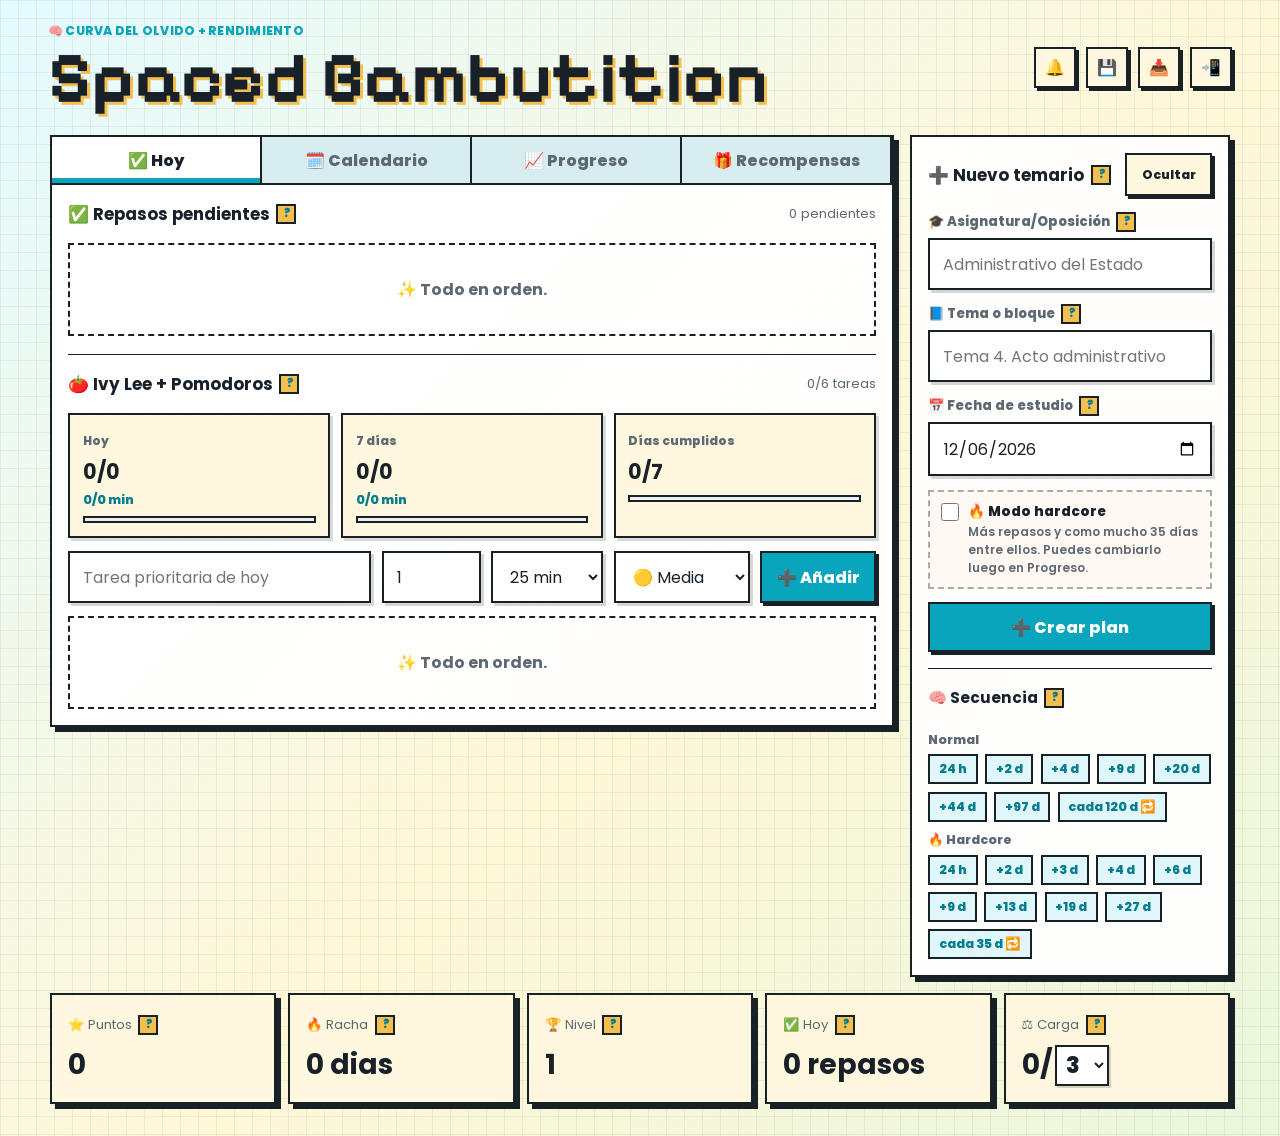
==== index.html @ e7871d4d "Nuevo motor de repasos (SM-2 adaptado), modo hardcore, carga elegible y tipografia Poppins - Repasos" ====
<!doctype html>
<html lang="es">
  <head>
    <meta charset="utf-8" />
    <meta name="viewport" content="width=device-width, initial-scale=1" />
    <meta name="theme-color" content="#09A5BC" />
    <meta name="apple-mobile-web-app-capable" content="yes" />
    <meta name="apple-mobile-web-app-title" content="Spaced Bambutition" />
    <meta name="apple-mobile-web-app-status-bar-style" content="default" />
    <title>Spaced Bambutition</title>
    <link rel="manifest" href="app.webmanifest" />
    <link rel="apple-touch-icon" href="icons/icon-192.png" />
    <link rel="icon" href="icons/icon.svg" type="image/svg+xml" />
    <link rel="preconnect" href="https://fonts.googleapis.com" />
    <link rel="preconnect" href="https://fonts.gstatic.com" crossorigin />
    <link href="https://fonts.googleapis.com/css2?family=Pixelify+Sans:wght@400;500;600;700&family=Poppins:wght@400;600;700;800;900&display=swap" rel="stylesheet" />
    <link rel="stylesheet" href="styles.css" />
  </head>
  <body>
    <header class="topbar">
      <div>
        <p class="eyebrow">🧠 Curva del olvido + rendimiento</p>
        <h1>Spaced Bambutition</h1>
      </div>
      <div class="top-actions">
        <button class="icon-btn" id="notifyBtn" title="Activar notificaciones" aria-label="Activar notificaciones">
          <span aria-hidden="true">🔔</span>
        </button>
        <button class="icon-btn" id="exportBtn" title="Exportar copia de seguridad" aria-label="Exportar copia de seguridad" type="button">
          <span aria-hidden="true">💾</span>
        </button>
        <button class="icon-btn" id="importBtn" title="Importar copia de seguridad" aria-label="Importar copia de seguridad" type="button">
          <span aria-hidden="true">📥</span>
        </button>
        <input id="importFileInput" type="file" accept="application/json,.json" hidden />
        <span class="install-wrap" id="installWrap">
          <button class="icon-btn" id="installBtn" title="Cómo instalar la app" aria-label="Cómo instalar la app" aria-expanded="false" aria-controls="installHelp" type="button">
            <span aria-hidden="true">📲</span>
          </button>
          <span class="install-popover" id="installHelp" role="tooltip" hidden>
            <strong>Instalar la app</strong>
            <span id="installDeviceText">Abre esta app desde el navegador del dispositivo y añádela a la pantalla de inicio.</span>
            <button class="primary install-now" id="installNowBtn" type="button" hidden>Instalar ahora</button>
          </span>
        </span>
      </div>
    </header>

    <main class="app-shell">
      <section class="workspace">
        <section class="main-panel">
          <nav class="tabs" aria-label="Vistas">
            <button class="tab active" data-view="today">✅ Hoy</button>
            <button class="tab" data-view="calendar">🗓️ Calendario</button>
            <button class="tab" data-view="progress">📈 Progreso</button>
            <button class="tab" data-view="rewards">🎁 Recompensas</button>
          </nav>

          <div id="todayView" class="view active">
            <div class="section-title">
              <h2 class="label-row">
                ✅ Repasos pendientes
                <span class="help-wrap">
                  <button class="help-btn" type="button" aria-label="Ayuda: repasos pendientes">?</button>
                  <span class="help-popover" role="tooltip">Es lo que toca resolver hoy. Si algo está atrasado, aparece aquí hasta que se evalúe o se salte.</span>
                </span>
              </h2>
              <span id="dueCount" class="muted">0 pendientes</span>
            </div>
            <div id="dueList" class="review-list"></div>

            <section class="ivy-section" aria-labelledby="ivyTitle">
              <div class="section-title">
                <h2 id="ivyTitle" class="label-row">
                  🍅 Ivy Lee + Pomodoros
                  <span class="help-wrap">
                    <button class="help-btn" type="button" aria-label="Ayuda: Ivy Lee">?</button>
                    <span class="help-popover" role="tooltip">Planifica hasta 6 tareas clave para hoy, asigna pomodoros y marca las completadas para sumar puntos.</span>
                  </span>
                </h2>
                <span id="ivyCount" class="muted">0/6 tareas</span>
              </div>
              <div id="ivyStats" class="ivy-stats" aria-label="Estadísticas de pomodoros"></div>
              <form id="ivyForm" class="ivy-form">
                <input id="ivyTaskInput" required maxlength="90" placeholder="Tarea prioritaria de hoy" />
                <input id="ivyPomodoroInput" required type="number" min="1" max="8" value="1" aria-label="Pomodoros" />
                <select id="ivyDurationInput" aria-label="Minutos por pomodoro">
                  <option value="25" selected>25 min</option>
                  <option value="30">30 min</option>
                  <option value="35">35 min</option>
                  <option value="50">50 min</option>
                </select>
                <select id="ivyDifficultyInput" aria-label="Dificultad">
                  <option value="green">🟢 Fácil</option>
                  <option value="yellow" selected>🟡 Media</option>
                  <option value="red">🔴 Difícil</option>
                </select>
                <button class="primary" type="submit">➕ Añadir</button>
              </form>
              <div id="ivyList" class="ivy-list"></div>
            </section>
          </div>

          <div id="calendarView" class="view">
            <div class="section-title">
              <h2>🗓️ Próximos repasos</h2>
              <span class="muted label-row">
                30 dias
                <span class="help-wrap">
                  <button class="help-btn" type="button" aria-label="Ayuda: calendario">?</button>
                  <span class="help-popover" role="tooltip">Muestra los repasos pendientes de los próximos 30 días y si han sido adaptados.</span>
                </span>
              </span>
            </div>
            <div id="calendarList" class="calendar-list"></div>
          </div>

          <div id="progressView" class="view">
            <div class="section-title">
              <h2>📈 Rendimiento</h2>
              <span class="muted label-row">
                <span id="averageScore">Sin notas</span>
                <span class="help-wrap">
                  <button class="help-btn" type="button" aria-label="Ayuda: rendimiento">?</button>
                  <span class="help-popover" role="tooltip">Resume nota media, dominio y factor de memoria de cada temario.</span>
                </span>
              </span>
            </div>
            <div id="progressList" class="progress-grid"></div>
          </div>

          <div id="rewardsView" class="view">
            <div class="section-title">
              <h2>🎁 Recompensas</h2>
              <span class="muted label-row">
                <span id="rewardPoints">0 puntos</span>
                <span class="help-wrap">
                  <button class="help-btn" type="button" aria-label="Ayuda: recompensas">?</button>
                  <span class="help-popover" role="tooltip">Son premios que el alumno define y canjea con los puntos conseguidos.</span>
                </span>
              </span>
            </div>
            <form id="rewardForm" class="reward-form">
              <input id="rewardName" required placeholder="Ir al cine" />
              <input id="rewardCost" required type="number" min="10" step="5" value="100" />
              <button class="primary" type="submit">➕ Añadir</button>
            </form>
            <div id="rewardList" class="reward-list"></div>
          </div>
        </section>

        <aside class="panel topic-panel" id="topicPanel">
          <div class="panel-head">
            <div class="panel-title-row">
              <h2>➕ Nuevo temario</h2>
              <span class="help-wrap">
                <button class="help-btn" type="button" aria-label="Ayuda: nuevo temario">?</button>
                <span class="help-popover" role="tooltip">Crea un plan de repasos desde la fecha en la que se estudió ese tema.</span>
              </span>
            </div>
            <button class="ghost panel-toggle" id="topicPanelToggle" type="button" aria-controls="topicPanelBody" aria-expanded="true">Ocultar</button>
          </div>
          <div id="topicPanelBody" class="topic-panel-body">
            <form id="topicForm" class="stack">
              <div class="field-group">
                <div class="field-label-row">
                  <label class="field-label" for="subjectInput">🎓 Asignatura/Oposición</label>
                  <span class="help-wrap">
                    <button class="help-btn" type="button" aria-label="Ayuda: asignatura u oposición">?</button>
                    <span class="help-popover" role="tooltip">Puedes poner una asignatura, una oposición o un bloque general de estudio.</span>
                  </span>
                </div>
                <input id="subjectInput" name="subject" list="subjectOptions" required placeholder="Administrativo del Estado" />
                <datalist id="subjectOptions"></datalist>
              </div>
              <div class="field-group">
                <div class="field-label-row">
                  <label class="field-label" for="topicInput">📘 Tema o bloque</label>
                  <span class="help-wrap">
                    <button class="help-btn" type="button" aria-label="Ayuda: tema o bloque">?</button>
                    <span class="help-popover" role="tooltip">Es la unidad concreta que quieres meter en la curva de repasos.</span>
                  </span>
                </div>
                <input id="topicInput" name="topic" required placeholder="Tema 4. Acto administrativo" />
              </div>
              <div class="field-group">
                <div class="field-label-row">
                  <label class="field-label" for="dateInput">📅 Fecha de estudio</label>
                  <span class="help-wrap">
                    <button class="help-btn" type="button" aria-label="Ayuda: fecha de estudio">?</button>
                    <span class="help-popover" role="tooltip">La app programa el primer repaso 24 horas después de esta fecha.</span>
                  </span>
                </div>
                <input id="dateInput" name="firstDate" type="date" required />
              </div>
              <label class="hardcore-toggle form-toggle">
                <input id="hardcoreInput" name="hardcore" type="checkbox" />
                <span>🔥 Modo hardcore <small>Más repasos y como mucho 35 días entre ellos. Puedes cambiarlo luego en Progreso.</small></span>
              </label>
              <button class="primary" type="submit">➕ Crear plan</button>
            </form>

            <div class="curve-box">
              <h3 class="label-row">
                🧠 Secuencia
                <span class="help-wrap">
                  <button class="help-btn" type="button" aria-label="Ayuda: secuencia">?</button>
                  <span class="help-popover" role="tooltip">Ejemplo sacando siempre un 7. Cada nota alarga o acorta el siguiente intervalo: con 9 o más se separa más, por debajo de 5 se vuelve a repasar al día siguiente. El último intervalo se repite siempre para no olvidar.</span>
                </span>
              </h3>
              <p class="curve-label">Normal</p>
              <div class="chips" id="curveChips"></div>
              <p class="curve-label">🔥 Hardcore</p>
              <div class="chips" id="curveChipsHardcore"></div>
            </div>
          </div>
        </aside>
      </section>

      <section class="summary-band" aria-label="Resumen">
        <div class="stat">
          <span class="stat-label label-row">
            ⭐ Puntos
            <span class="help-wrap">
              <button class="help-btn" type="button" aria-label="Ayuda: puntos">?</button>
              <span class="help-popover" role="tooltip">Suben al completar repasos y pueden bajar si se saltan. Sirven para canjear recompensas.</span>
            </span>
          </span>
          <strong id="pointsStat">0</strong>
        </div>
        <div class="stat">
          <span class="stat-label label-row">
            🔥 Racha
            <span class="help-wrap">
              <button class="help-btn" type="button" aria-label="Ayuda: racha">?</button>
              <span class="help-popover" role="tooltip">Cuenta los días seguidos en los que se completa al menos un repaso. Si pasa un día entero sin repasar, vuelve a 0.</span>
            </span>
          </span>
          <strong id="streakStat">0 dias</strong>
        </div>
        <div class="stat">
          <span class="stat-label label-row">
            🏆 Nivel
            <span class="help-wrap">
              <button class="help-btn" type="button" aria-label="Ayuda: nivel">?</button>
              <span class="help-popover" role="tooltip">Sube cada 250 puntos para dar sensación de progreso acumulado.</span>
            </span>
          </span>
          <strong id="levelStat">1</strong>
        </div>
        <div class="stat">
          <span class="stat-label label-row">
            ✅ Hoy
            <span class="help-wrap">
              <button class="help-btn" type="button" aria-label="Ayuda: hoy">?</button>
              <span class="help-popover" role="tooltip">Número de repasos que toca resolver hoy o que están atrasados.</span>
            </span>
          </span>
          <strong id="todayStat">0 repasos</strong>
        </div>
        <div class="stat">
          <span class="stat-label label-row">
            ⚖️ Carga
            <span class="help-wrap">
              <button class="help-btn" type="button" aria-label="Ayuda: carga">?</button>
              <span class="help-popover" role="tooltip">Repasos programados hoy sobre tu máximo diario. Elige de 1 a 5 (recomendado: 3). La app reparte los repasos futuros moviéndolos solo unos días para no romper la curva, así que algún día puede pasarse un poco.</span>
            </span>
          </span>
          <strong class="load-value"><span id="loadStat">0/</span><select id="dailyLimitSelect" aria-label="Máximo de repasos al día"></select></strong>
        </div>
      </section>
    </main>

    <dialog id="reviewDialog">
      <form method="dialog" id="reviewForm" class="dialog-body">
        <div>
          <p class="eyebrow" id="reviewSubject">Repaso</p>
          <h2 id="reviewTitle">Tema</h2>
        </div>
        <label>
          Nota del repaso
          <input id="scoreInput" type="range" min="0" max="10" step="0.5" value="7" />
          <output id="scoreOutput">7</output>
        </label>
        <label>
          Comentario opcional
          <textarea id="noteInput" rows="3" placeholder="Qué ha fallado, qué conviene reforzar..."></textarea>
        </label>
        <div class="dialog-actions">
          <button type="button" class="ghost" id="closeReview">Cancelar</button>
          <button class="primary" value="confirm">Guardar repaso</button>
        </div>
      </form>
    </dialog>

    <template id="emptyStateTemplate">
      <div class="empty-state">
        <strong>✨ Todo en orden.</strong>
      </div>
    </template>

    <script src="app.js"></script>
  </body>
</html>
---- styles.css ----
:root {
  --ink: #18212a;
  --muted: #5d6872;
  --line: #172126;
  --paper: #f4f0d8;
  --panel: #ffffff;
  --mint: #dff7fa;
  --brand: #09A5BC;
  --brand-dark: #067d8e;
  --teal: #09A5BC;
  --coral: #d95f43;
  --gold: #f4bf4f;
  --blue: #4267ac;
  --shadow: 5px 5px 0 #172126;
  --pixel-soft: #fff8df;
  --pixel-grid: rgba(23, 33, 38, 0.06);
}

* {
  box-sizing: border-box;
}

html {
  width: 100%;
  overflow-x: hidden;
}

body {
  margin: 0;
  width: 100%;
  overflow-x: hidden;
  min-height: 100vh;
  color: var(--ink);
  background:
    linear-gradient(90deg, var(--pixel-grid) 1px, transparent 1px),
    linear-gradient(var(--pixel-grid) 1px, transparent 1px),
    linear-gradient(135deg, #e4fbff 0%, #fff7d8 54%, #eaf7dd 100%);
  background-size: 18px 18px, 18px 18px, auto;
  font-family: Poppins, ui-sans-serif, system-ui, -apple-system, BlinkMacSystemFont, "Segoe UI", sans-serif;
  image-rendering: pixelated;
}

button,
input,
textarea,
select {
  font: inherit;
}

button {
  cursor: pointer;
}

.topbar {
  display: flex;
  align-items: center;
  justify-content: space-between;
  gap: 1rem;
  padding: 1.4rem clamp(1rem, 4vw, 3rem);
}

.topbar > div:first-child,
.app-shell,
.workspace,
.panel,
.main-panel,
.view,
.review-card,
.ivy-card,
.calendar-row,
.reward-card,
.topic-card,
.stat {
  min-width: 0;
}

.eyebrow {
  margin: 0 0 0.25rem;
  color: var(--teal);
  font-size: 0.76rem;
  font-weight: 800;
  letter-spacing: 0.02em;
  text-transform: uppercase;
}

h1,
h2,
h3,
p {
  margin-top: 0;
}

h1 {
  margin-bottom: 0;
  font-family: "Pixelify Sans", Poppins, ui-sans-serif, system-ui, sans-serif;
  font-size: clamp(2rem, 7vw, 4.5rem);
  line-height: 0.95;
  overflow-wrap: anywhere;
  text-shadow: 3px 3px 0 var(--gold);
}

h2 {
  margin-bottom: 0;
  font-size: 1.05rem;
}

h3 {
  margin-bottom: 0.75rem;
  font-size: 0.95rem;
}

.top-actions {
  display: flex;
  flex: 0 0 auto;
  flex-wrap: wrap;
  gap: 0.65rem;
  justify-content: flex-end;
}

.install-wrap {
  position: relative;
  display: inline-flex;
}

.icon-btn {
  display: grid;
  width: 2.6rem;
  height: 2.6rem;
  place-items: center;
  border: 2px solid var(--line);
  border-radius: 0;
  color: var(--ink);
  background: var(--pixel-soft);
  box-shadow: 3px 3px 0 var(--line);
}

.install-popover {
  position: absolute;
  z-index: 40;
  top: calc(100% + 0.55rem);
  right: 0;
  display: grid;
  width: min(20rem, calc(100vw - 2rem));
  gap: 0.55rem;
  padding: 0.8rem;
  border: 2px solid var(--line);
  border-radius: 0;
  color: var(--ink);
  background: #fff;
  box-shadow: 5px 5px 0 var(--line);
  font-size: 0.82rem;
  line-height: 1.35;
}

.install-popover[hidden],
.install-now[hidden] {
  display: none;
}

.install-popover strong {
  font-size: 0.92rem;
}

.install-now {
  width: 100%;
}

.app-shell {
  width: min(1180px, calc(100% - 2rem));
  margin: 0 auto 2rem;
}

.summary-band {
  display: grid;
  grid-template-columns: repeat(5, minmax(0, 1fr));
  gap: 0.75rem;
  margin-top: 1rem;
}

.stat {
  min-height: 6.25rem;
  padding: 1rem;
  border: 2px solid var(--line);
  border-radius: 0;
  background: rgba(255, 248, 223, 0.92);
  box-shadow: var(--shadow);
}

.stat-label,
.muted {
  color: var(--muted);
  font-size: 0.82rem;
}

.stat strong {
  display: block;
  margin-top: 0.5rem;
  font-size: 1.75rem;
}

.workspace {
  display: grid;
  grid-template-columns: minmax(0, 1fr) 320px;
  gap: 1rem;
  align-items: start;
}

.panel,
.main-panel {
  border: 2px solid var(--line);
  border-radius: 0;
  background: rgba(255, 255, 255, 0.94);
  box-shadow: var(--shadow);
}

.panel {
  padding: 1rem;
}

.topic-panel.is-collapsed {
  align-self: start;
}

.panel-title-row {
  display: inline-flex;
  min-width: 0;
  align-items: center;
  gap: 0.45rem;
}

.panel-toggle {
  min-height: 2.15rem;
  padding: 0.4rem 0.7rem;
  font-size: 0.78rem;
}

.topic-panel-body[hidden] {
  display: none;
}

.panel-head,
.section-title {
  display: flex;
  align-items: center;
  justify-content: space-between;
  gap: 0.75rem;
  margin-bottom: 1rem;
}

.stack,
.field-group {
  display: grid;
  gap: 0.85rem;
}

.field-group {
  gap: 0.4rem;
}

label {
  display: grid;
  gap: 0.4rem;
  color: var(--muted);
  font-size: 0.82rem;
  font-weight: 700;
}

.label-row,
.field-label-row,
.field-label {
  display: inline-flex;
  align-items: center;
  gap: 0.4rem;
}

.field-label-row {
  width: fit-content;
}

.field-label {
  width: fit-content;
  color: var(--muted);
  font-size: 0.82rem;
  font-weight: 800;
}

input,
textarea,
select {
  width: 100%;
  border: 2px solid var(--line);
  border-radius: 0;
  padding: 0.72rem 0.8rem;
  color: var(--ink);
  background: #fff;
  box-shadow: 3px 3px 0 rgba(23, 33, 38, 0.18);
}

textarea {
  resize: vertical;
}

.primary,
.ghost,
.tab {
  min-height: 2.65rem;
  border: 2px solid var(--line);
  border-radius: 0;
  padding: 0.65rem 0.9rem;
  font-weight: 800;
  box-shadow: 3px 3px 0 var(--line);
}

.primary {
  color: #fff;
  background: var(--brand);
}

.primary:hover {
  background: var(--brand-dark);
}

.ghost {
  color: var(--ink);
  background: var(--pixel-soft);
}

.primary:active,
.ghost:active,
.tab:active,
.icon-btn:active {
  transform: translate(2px, 2px);
  box-shadow: 1px 1px 0 var(--line);
}

.danger {
  color: var(--coral);
}

.help-wrap {
  position: relative;
  display: inline-flex;
  align-items: center;
}

.help-btn {
  display: inline-grid;
  width: 1.25rem;
  height: 1.25rem;
  place-items: center;
  border: 2px solid var(--line);
  border-radius: 0;
  color: var(--brand-dark);
  background: var(--gold);
  font-size: 0.72rem;
  font-weight: 900;
  line-height: 1;
}

.help-popover {
  position: absolute;
  z-index: 20;
  top: calc(100% + 0.45rem);
  left: 0;
  display: none;
  width: min(15rem, 72vw);
  padding: 0.65rem 0.7rem;
  border: 2px solid var(--line);
  border-radius: 0;
  color: var(--ink);
  background: #fff;
  box-shadow: 4px 4px 0 var(--line);
  font-size: 0.76rem;
  font-weight: 600;
  line-height: 1.35;
}

.help-wrap.is-open .help-popover {
  display: block;
}

@media (hover: hover) and (pointer: fine) {
  .help-wrap:hover .help-popover {
    display: block;
  }
}

.summary-band .help-popover {
  top: auto;
  right: 0;
  bottom: calc(100% + 0.45rem);
  left: auto;
}

.panel-head .help-popover,
.section-title .muted .help-popover {
  right: 0;
  left: auto;
}

.curve-box {
  margin-top: 1rem;
  padding-top: 1rem;
  border-top: 1px solid var(--line);
}

.chips {
  display: flex;
  flex-wrap: wrap;
  gap: 0.45rem;
}

.chip {
  display: inline-flex;
  align-items: center;
  min-height: 1.8rem;
  padding: 0.25rem 0.55rem;
  border: 2px solid var(--line);
  border-radius: 0;
  color: var(--brand-dark);
  background: var(--mint);
  font-size: 0.78rem;
  font-weight: 800;
}

.main-panel {
  min-height: 32rem;
  overflow: visible;
}

.tabs {
  display: grid;
  grid-template-columns: repeat(4, minmax(0, 1fr));
  max-width: 100%;
  border-bottom: 2px solid var(--line);
  background: #d8edf0;
}

.tab {
  color: var(--muted);
  background: transparent;
  box-shadow: none;
  border-width: 0 2px 0 0;
}

.tab.active {
  color: var(--ink);
  background: #fff;
  box-shadow: inset 0 -5px 0 var(--brand);
}

.view {
  display: none;
  padding: 1rem;
}

.view.active {
  display: block;
}

.review-list,
.ivy-list,
.calendar-list,
.reward-list,
.progress-grid {
  display: grid;
  gap: 0.7rem;
}

.review-card,
.ivy-card,
.calendar-row,
.reward-card,
.topic-card {
  display: grid;
  gap: 0.75rem;
  padding: 0.9rem;
  border: 2px solid var(--line);
  border-radius: 0;
  background: var(--panel);
  box-shadow: 3px 3px 0 rgba(23, 33, 38, 0.16);
}

.review-card {
  grid-template-columns: minmax(0, 1fr) auto;
  align-items: center;
}

.ivy-section {
  margin-top: 1.1rem;
  padding-top: 1rem;
  border-top: 1px solid var(--line);
}

.ivy-form {
  display: grid;
  grid-template-columns: minmax(0, 1fr) 6.2rem 7rem 8.5rem auto;
  gap: 0.65rem;
  margin-bottom: 0.8rem;
}

.ivy-card {
  grid-template-columns: minmax(0, 1fr) auto;
  align-items: center;
  border-left-width: 0.38rem;
}

.ivy-card.completed {
  background: #f6fbf8;
}

.ivy-card.difficulty-green {
  border-left-color: #36a852;
}

.ivy-card.difficulty-yellow {
  border-left-color: #f4bf4f;
}

.ivy-card.difficulty-red {
  border-left-color: var(--coral);
}

.ivy-stats {
  display: grid;
  grid-template-columns: repeat(3, minmax(0, 1fr));
  gap: 0.65rem;
  margin: 0.85rem 0;
}

.ivy-stat-card {
  min-height: 5.1rem;
  padding: 0.8rem;
  border: 2px solid var(--line);
  border-radius: 0;
  background: var(--pixel-soft);
  box-shadow: 3px 3px 0 rgba(23, 33, 38, 0.16);
}

.ivy-stat-card span {
  color: var(--muted);
  font-size: 0.75rem;
  font-weight: 800;
}

.ivy-stat-card strong {
  display: block;
  margin: 0.25rem 0 0.45rem;
  font-size: 1.3rem;
}

.ivy-stat-card small {
  display: block;
  margin: -0.25rem 0 0.45rem;
  color: var(--brand-dark);
  font-size: 0.78rem;
  font-weight: 800;
}

.mini-progress {
  overflow: hidden;
  height: 0.45rem;
  border: 2px solid var(--line);
  border-radius: 0;
  background: #eaf0ef;
}

.mini-progress span {
  display: block;
  height: 100%;
  background: var(--brand);
}

.difficulty-pill {
  display: inline-flex;
  align-items: center;
  margin-right: 0.35rem;
  font-weight: 900;
}

.difficulty-pill.green {
  color: #267c3d;
}

.difficulty-pill.yellow {
  color: #9b6f00;
}

.difficulty-pill.red {
  color: var(--coral);
}

.review-card.overdue {
  border-color: rgba(217, 95, 67, 0.55);
  background: #fff8f5;
}

.card-title {
  margin: 0 0 0.25rem;
  font-weight: 900;
  overflow-wrap: anywhere;
}

.card-meta {
  margin: 0;
  color: var(--muted);
  font-size: 0.85rem;
  overflow-wrap: anywhere;
}

.card-note {
  margin: 0.4rem 0 0;
  color: var(--brand-dark);
  font-size: 0.78rem;
  font-weight: 700;
}

.badge {
  display: inline-flex;
  width: fit-content;
  align-items: center;
  gap: 0.3rem;
  min-height: 1.7rem;
  padding: 0.2rem 0.5rem;
  border: 2px solid var(--line);
  border-radius: 0;
  background: #edf2fb;
  color: var(--blue);
  font-size: 0.75rem;
  font-weight: 900;
}

.badge.brand {
  background: var(--mint);
  color: var(--brand-dark);
}

.badge.warning {
  background: #fff0e9;
  color: var(--coral);
}

.review-actions,
.ivy-actions,
.reward-actions {
  display: flex;
  flex-wrap: wrap;
  gap: 0.55rem;
  align-items: center;
}

.check-action {
  display: inline-flex;
  grid-template-columns: none;
  align-items: center;
  gap: 0.35rem;
  color: var(--ink);
  font-size: 0.85rem;
  font-weight: 800;
}

.check-action input {
  width: 1rem;
  height: 1rem;
}

.reward-actions {
  flex-wrap: wrap;
  justify-content: flex-end;
}

.skip-btn {
  color: var(--coral);
}

button:disabled {
  cursor: not-allowed;
  opacity: 0.52;
}

.calendar-row {
  grid-template-columns: 6.5rem minmax(0, 1fr) auto;
  align-items: center;
}

.date-pill {
  display: grid;
  min-height: 4.2rem;
  place-items: center;
  border: 2px solid var(--line);
  border-radius: 0;
  background: var(--mint);
  color: #0f4f4a;
  font-weight: 900;
  text-align: center;
}

.progress-grid {
  grid-template-columns: repeat(auto-fit, minmax(220px, 1fr));
}

.score-bar {
  height: 0.55rem;
  overflow: hidden;
  border: 2px solid var(--line);
  border-radius: 0;
  background: #edf0ef;
}

.score-fill {
  height: 100%;
  width: 0%;
  background: linear-gradient(90deg, var(--coral), var(--gold), var(--brand));
}

.topic-metrics {
  display: flex;
  flex-wrap: wrap;
  gap: 0.45rem;
  align-items: center;
}

.topic-card-head {
  display: flex;
  align-items: start;
  justify-content: space-between;
  gap: 0.75rem;
}

.delete-topic {
  flex: 0 0 auto;
}

.reward-form {
  display: grid;
  grid-template-columns: minmax(0, 1fr) 8rem auto;
  gap: 0.65rem;
  margin-bottom: 0.9rem;
}

.reward-card {
  grid-template-columns: minmax(0, 1fr) auto;
  align-items: center;
}

.empty-state {
  padding: 2rem;
  border: 2px dashed var(--line);
  border-radius: 0;
  color: var(--muted);
  text-align: center;
}

dialog {
  width: min(480px, calc(100% - 2rem));
  border: 0;
  border: 2px solid var(--line);
  border-radius: 0;
  padding: 0;
  box-shadow: 6px 6px 0 var(--line);
}

dialog::backdrop {
  background: rgba(23, 33, 38, 0.38);
}

.dialog-body {
  display: grid;
  gap: 1rem;
  padding: 1rem;
}

#scoreOutput {
  font-size: 2rem;
  font-weight: 900;
}

.dialog-actions {
  display: flex;
  justify-content: end;
  gap: 0.65rem;
}

@media (max-width: 820px) {
  .topbar {
    display: grid;
    grid-template-columns: minmax(0, 1fr) auto;
    padding: 1rem;
  }

  .app-shell {
    width: calc(100% - 1rem);
    margin-bottom: 1rem;
  }

  .summary-band,
  .workspace {
    grid-template-columns: 1fr;
  }

  .summary-band {
    grid-template-columns: repeat(2, minmax(0, 1fr));
  }

  .ivy-stats {
    grid-template-columns: 1fr;
  }

  .help-popover,
  .summary-band .help-popover,
  .panel-head .help-popover,
  .section-title .muted .help-popover {
    position: fixed;
    top: 50%;
    right: max(1rem, env(safe-area-inset-right));
    bottom: auto;
    left: max(1rem, env(safe-area-inset-left));
    width: auto;
    max-height: min(70vh, 24rem);
    overflow-y: auto;
    transform: translateY(-50%);
    text-align: left;
  }

  .install-popover {
    position: fixed;
    top: 50%;
    right: max(1rem, env(safe-area-inset-right));
    left: max(1rem, env(safe-area-inset-left));
    width: auto;
    max-height: min(70vh, 24rem);
    overflow-y: auto;
    transform: translateY(-50%);
  }

  .tabs {
    display: flex;
    overflow-x: auto;
    overscroll-behavior-x: contain;
    scrollbar-width: thin;
  }

  .tab {
    min-width: 8.5rem;
    flex: 0 0 auto;
  }

  .view {
    padding: 0.8rem;
  }

  .panel,
  .review-card,
  .ivy-card,
  .calendar-row,
  .reward-card,
  .topic-card {
    padding: 0.8rem;
  }

  .review-card,
  .ivy-card,
  .calendar-row,
  .reward-card,
  .topic-card-head,
  .ivy-form,
  .reward-form {
    grid-template-columns: 1fr;
  }

  .reward-actions {
    justify-content: flex-start;
  }

  .topic-card-head {
    display: grid;
  }

  .topbar {
    align-items: start;
  }
}

@media (max-width: 420px) {
  h1 {
    font-size: 1.75rem;
  }

  .topbar {
    grid-template-columns: 1fr;
  }

  .top-actions {
    justify-content: flex-start;
  }

  .summary-band {
    grid-template-columns: 1fr;
  }

  .section-title,
  .panel-head {
    display: grid;
    justify-content: stretch;
  }

  .panel-toggle {
    width: 100%;
  }

  .label-row,
  .field-label-row,
  .field-label {
    flex-wrap: wrap;
  }

  .primary,
  .ghost,
  .tab {
    width: 100%;
  }

  .tabs .tab {
    width: auto;
  }
}

/* Modo hardcore y carga diaria */
.curve-label {
  margin: 0.6rem 0 0.35rem;
  color: var(--muted);
  font-size: 0.78rem;
  font-weight: 800;
}

.hardcore-toggle {
  display: flex;
  align-items: flex-start;
  gap: 0.55rem;
  padding: 0.6rem 0.7rem;
  border: 2px dashed rgba(23, 33, 38, 0.35);
  background: #fff8f3;
  color: var(--ink);
  font-size: 0.85rem;
  font-weight: 800;
  cursor: pointer;
}

.hardcore-toggle input {
  flex: 0 0 auto;
  width: 1.1rem;
  height: 1.1rem;
  margin: 0.1rem 0 0;
  padding: 0;
  box-shadow: none;
  accent-color: var(--coral);
}

.hardcore-toggle small {
  display: block;
  margin-top: 0.1rem;
  color: var(--muted);
  font-size: 0.75rem;
  font-weight: 600;
}

.topic-card.is-hardcore {
  border-color: var(--coral);
  box-shadow: 3px 3px 0 rgba(217, 95, 67, 0.35);
}

.topic-card.is-hardcore .hardcore-toggle {
  border-color: var(--coral);
  border-style: solid;
}

.badge.hardcore {
  background: #fff0e9;
  color: var(--coral);
}

.load-value {
  display: flex !important;
  align-items: center;
  gap: 0.15rem;
}

.load-value select {
  width: auto;
  min-width: 3.4rem;
  padding: 0.1rem 0.3rem;
  font-size: 1.4rem;
  font-weight: 800;
  box-shadow: 2px 2px 0 rgba(23, 33, 38, 0.18);
}
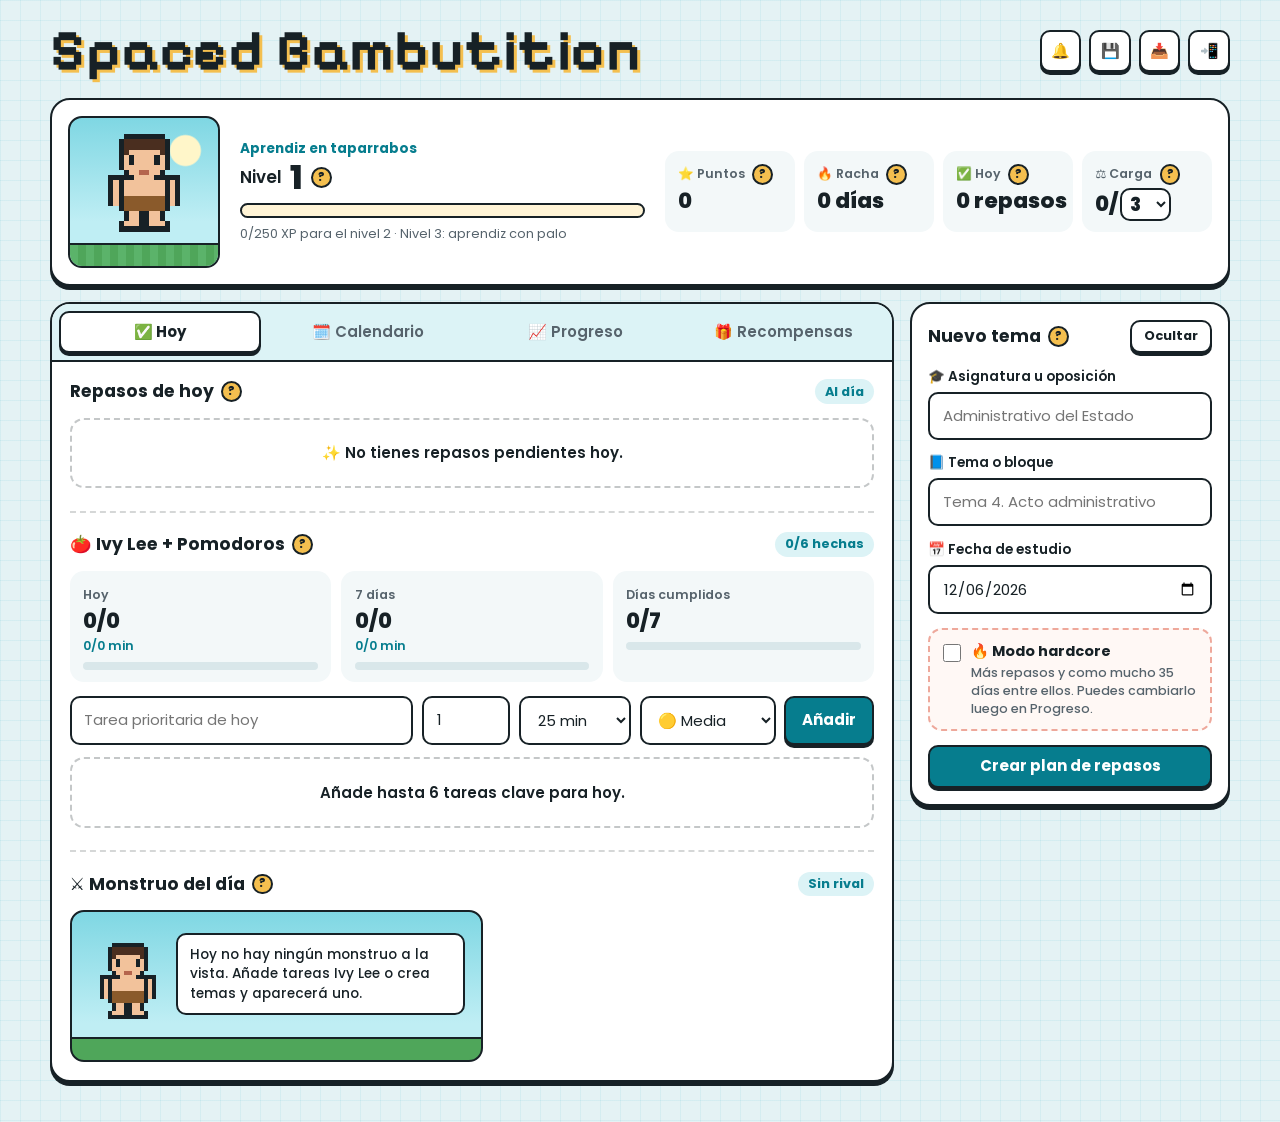
==== commit 8434faa6: "Rediseño: personaje por nivel, monstruo del día, gráficas y notas por tema, calendario con estimados" ====
--- a/index.html
+++ b/index.html
@@ -13,15 +13,12 @@
     <link rel="icon" href="icons/icon.svg" type="image/svg+xml" />
     <link rel="preconnect" href="https://fonts.googleapis.com" />
     <link rel="preconnect" href="https://fonts.gstatic.com" crossorigin />
-    <link href="https://fonts.googleapis.com/css2?family=Pixelify+Sans:wght@400;500;600;700&family=Poppins:wght@400;600;700;800;900&display=swap" rel="stylesheet" />
+    <link href="https://fonts.googleapis.com/css2?family=Pixelify+Sans:wght@600;700&family=Poppins:wght@400;500;600;700;800&display=swap" rel="stylesheet" />
     <link rel="stylesheet" href="styles.css" />
   </head>
   <body>
     <header class="topbar">
-      <div>
-        <p class="eyebrow">🧠 Curva del olvido + rendimiento</p>
-        <h1>Spaced Bambutition</h1>
-      </div>
+      <h1>Spaced Bambutition</h1>
       <div class="top-actions">
         <button class="icon-btn" id="notifyBtn" title="Activar notificaciones" aria-label="Activar notificaciones">
           <span aria-hidden="true">🔔</span>
@@ -47,6 +44,67 @@
     </header>
 
     <main class="app-shell">
+      <section class="hero-card" aria-label="Tu personaje">
+        <div class="hero-stage">
+          <div class="hero-sprite" id="heroSprite"></div>
+          <span class="hero-ground" aria-hidden="true"></span>
+        </div>
+        <div class="hero-info">
+          <p class="hero-class" id="heroClass">Aprendiz en taparrabos</p>
+          <p class="hero-level">
+            Nivel <strong id="levelStat">1</strong>
+            <span class="help-wrap">
+              <button class="help-btn" type="button" aria-label="Ayuda: nivel y personaje">?</button>
+              <span class="help-popover" role="tooltip">Subes de nivel cada 250 puntos de experiencia (XP). La XP es todo lo que has ganado y nunca baja, aunque gastes puntos en recompensas. Cada dos niveles tu personaje consigue equipo nuevo.</span>
+            </span>
+          </p>
+          <div class="xp-bar" aria-hidden="true"><span id="xpFill"></span></div>
+          <p class="hero-next" id="xpText">0 / 250 XP</p>
+        </div>
+        <div class="hero-stats">
+          <div class="stat">
+            <span class="stat-label label-row">
+              ⭐ Puntos
+              <span class="help-wrap">
+                <button class="help-btn" type="button" aria-label="Ayuda: puntos">?</button>
+                <span class="help-popover" role="tooltip">Suben al completar repasos, tareas y monstruos, y bajan si saltas repasos. Se gastan en recompensas.</span>
+              </span>
+            </span>
+            <strong id="pointsStat">0</strong>
+          </div>
+          <div class="stat">
+            <span class="stat-label label-row">
+              🔥 Racha
+              <span class="help-wrap">
+                <button class="help-btn" type="button" aria-label="Ayuda: racha">?</button>
+                <span class="help-popover" role="tooltip">Días seguidos completando al menos un repaso. Si pasa un día entero sin repasar, vuelve a 0.</span>
+              </span>
+            </span>
+            <strong id="streakStat">0 días</strong>
+          </div>
+          <div class="stat">
+            <span class="stat-label label-row">
+              ✅ Hoy
+              <span class="help-wrap">
+                <button class="help-btn" type="button" aria-label="Ayuda: hoy">?</button>
+                <span class="help-popover" role="tooltip">Repasos que toca resolver hoy o que están atrasados.</span>
+              </span>
+            </span>
+            <strong id="todayStat">0 repasos</strong>
+          </div>
+          <div class="stat">
+            <span class="stat-label label-row">
+              ⚖️ Carga
+              <span class="help-wrap">
+                <button class="help-btn" type="button" aria-label="Ayuda: carga">?</button>
+                <span class="help-popover" role="tooltip">Repasos programados hoy sobre tu máximo diario. Elige de 1 a 5 (recomendado: 3). La app reparte los repasos futuros moviéndolos solo unos días para no romper la curva, así que algún día puede pasarse un poco.</span>
+              </span>
+            </span>
+            <strong class="load-value"><span id="loadStat">0/</span><select id="dailyLimitSelect" aria-label="Máximo de repasos al día"></select></strong>
+          </div>
+        </div>
+      </section>
+
       <section class="workspace">
         <section class="main-panel">
           <nav class="tabs" aria-label="Vistas">
@@ -59,13 +117,13 @@
           <div id="todayView" class="view active">
             <div class="section-title">
               <h2 class="label-row">
-                ✅ Repasos pendientes
+                Repasos de hoy
                 <span class="help-wrap">
-                  <button class="help-btn" type="button" aria-label="Ayuda: repasos pendientes">?</button>
-                  <span class="help-popover" role="tooltip">Es lo que toca resolver hoy. Si algo está atrasado, aparece aquí hasta que se evalúe o se salte.</span>
+                  <button class="help-btn" type="button" aria-label="Ayuda: repasos de hoy">?</button>
+                  <span class="help-popover" role="tooltip">Es lo que toca resolver hoy. Si algo está atrasado, aparece aquí hasta que lo evalúes o lo saltes.</span>
                 </span>
               </h2>
-              <span id="dueCount" class="muted">0 pendientes</span>
+              <span id="dueCount" class="count-pill">0</span>
             </div>
             <div id="dueList" class="review-list"></div>
 
@@ -78,7 +136,7 @@
                     <span class="help-popover" role="tooltip">Planifica hasta 6 tareas clave para hoy, asigna pomodoros y marca las completadas para sumar puntos.</span>
                   </span>
                 </h2>
-                <span id="ivyCount" class="muted">0/6 tareas</span>
+                <span id="ivyCount" class="count-pill">0/6</span>
               </div>
               <div id="ivyStats" class="ivy-stats" aria-label="Estadísticas de pomodoros"></div>
               <form id="ivyForm" class="ivy-form">
@@ -95,55 +153,70 @@
                   <option value="yellow" selected>🟡 Media</option>
                   <option value="red">🔴 Difícil</option>
                 </select>
-                <button class="primary" type="submit">➕ Añadir</button>
+                <button class="primary" type="submit">Añadir</button>
               </form>
               <div id="ivyList" class="ivy-list"></div>
             </section>
+
+            <section class="battle-section" aria-labelledby="battleTitle">
+              <div class="section-title">
+                <h2 id="battleTitle" class="label-row">
+                  ⚔️ Monstruo del día
+                  <span class="help-wrap">
+                    <button class="help-btn" type="button" aria-label="Ayuda: monstruo del día">?</button>
+                    <span class="help-popover" role="tooltip">Cada día aparece un monstruo. Es más fuerte cuantos más repasos, tareas y temas flojos tengas. Cada repaso o tarea Ivy Lee que completes hoy es un golpe. Si saltas un repaso, se cura y ese día escapa. Si lo derrotas, ganas puntos extra.</span>
+                  </span>
+                </h2>
+                <span id="battleStatus" class="count-pill">—</span>
+              </div>
+              <div id="battleArena" class="battle-arena"></div>
+            </section>
           </div>
 
           <div id="calendarView" class="view">
             <div class="section-title">
-              <h2>🗓️ Próximos repasos</h2>
-              <span class="muted label-row">
-                30 dias
+              <h2 class="label-row">
+                Próximos 30 días
                 <span class="help-wrap">
                   <button class="help-btn" type="button" aria-label="Ayuda: calendario">?</button>
-                  <span class="help-popover" role="tooltip">Muestra los repasos pendientes de los próximos 30 días y si han sido adaptados.</span>
+                  <span class="help-popover" role="tooltip">Los repasos con borde continuo ya están programados. Los de borde discontinuo son una estimación suponiendo que sacas un 7: se recalculan con la nota real de cada repaso.</span>
                 </span>
-              </span>
+              </h2>
+              <span id="calendarCount" class="count-pill">0</span>
             </div>
             <div id="calendarList" class="calendar-list"></div>
           </div>
 
           <div id="progressView" class="view">
             <div class="section-title">
-              <h2>📈 Rendimiento</h2>
-              <span class="muted label-row">
-                <span id="averageScore">Sin notas</span>
+              <h2 class="label-row">
+                Rendimiento
                 <span class="help-wrap">
                   <button class="help-btn" type="button" aria-label="Ayuda: rendimiento">?</button>
-                  <span class="help-popover" role="tooltip">Resume nota media, dominio y factor de memoria de cada temario.</span>
+                  <span class="help-popover" role="tooltip">Arriba ves tu nota media semana a semana. Toca un tema para ver su evolución y los comentarios que escribiste en cada repaso.</span>
                 </span>
-              </span>
-            </div>
+              </h2>
+              <span id="averageScore" class="count-pill">Sin notas</span>
+            </div>
+            <div id="overallChart" class="chart-card"></div>
             <div id="progressList" class="progress-grid"></div>
           </div>
 
           <div id="rewardsView" class="view">
             <div class="section-title">
-              <h2>🎁 Recompensas</h2>
-              <span class="muted label-row">
-                <span id="rewardPoints">0 puntos</span>
+              <h2 class="label-row">
+                Recompensas
                 <span class="help-wrap">
                   <button class="help-btn" type="button" aria-label="Ayuda: recompensas">?</button>
-                  <span class="help-popover" role="tooltip">Son premios que el alumno define y canjea con los puntos conseguidos.</span>
+                  <span class="help-popover" role="tooltip">Son premios que tú defines y canjeas con los puntos conseguidos.</span>
                 </span>
-              </span>
+              </h2>
+              <span id="rewardPoints" class="count-pill">0 puntos</span>
             </div>
             <form id="rewardForm" class="reward-form">
-              <input id="rewardName" required placeholder="Ir al cine" />
-              <input id="rewardCost" required type="number" min="10" step="5" value="100" />
-              <button class="primary" type="submit">➕ Añadir</button>
+              <input id="rewardName" required placeholder="Ir al cine" aria-label="Recompensa" />
+              <input id="rewardCost" required type="number" min="10" step="5" value="100" aria-label="Coste en puntos" />
+              <button class="primary" type="submit">Añadir</button>
             </form>
             <div id="rewardList" class="reward-list"></div>
           </div>
@@ -152,10 +225,10 @@
         <aside class="panel topic-panel" id="topicPanel">
           <div class="panel-head">
             <div class="panel-title-row">
-              <h2>➕ Nuevo temario</h2>
-              <span class="help-wrap">
-                <button class="help-btn" type="button" aria-label="Ayuda: nuevo temario">?</button>
-                <span class="help-popover" role="tooltip">Crea un plan de repasos desde la fecha en la que se estudió ese tema.</span>
+              <h2>Nuevo tema</h2>
+              <span class="help-wrap">
+                <button class="help-btn" type="button" aria-label="Ayuda: nuevo tema">?</button>
+                <span class="help-popover" role="tooltip">Crea el plan de repasos de un tema desde el día en que lo estudiaste. El primer repaso toca a las 24 horas; después la app alarga o acorta cada repaso según tu nota.</span>
               </span>
             </div>
             <button class="ghost panel-toggle" id="topicPanelToggle" type="button" aria-controls="topicPanelBody" aria-expanded="true">Ocultar</button>
@@ -163,134 +236,65 @@
           <div id="topicPanelBody" class="topic-panel-body">
             <form id="topicForm" class="stack">
               <div class="field-group">
-                <div class="field-label-row">
-                  <label class="field-label" for="subjectInput">🎓 Asignatura/Oposición</label>
-                  <span class="help-wrap">
-                    <button class="help-btn" type="button" aria-label="Ayuda: asignatura u oposición">?</button>
-                    <span class="help-popover" role="tooltip">Puedes poner una asignatura, una oposición o un bloque general de estudio.</span>
-                  </span>
-                </div>
+                <label class="field-label" for="subjectInput">🎓 Asignatura u oposición</label>
                 <input id="subjectInput" name="subject" list="subjectOptions" required placeholder="Administrativo del Estado" />
                 <datalist id="subjectOptions"></datalist>
               </div>
               <div class="field-group">
-                <div class="field-label-row">
-                  <label class="field-label" for="topicInput">📘 Tema o bloque</label>
-                  <span class="help-wrap">
-                    <button class="help-btn" type="button" aria-label="Ayuda: tema o bloque">?</button>
-                    <span class="help-popover" role="tooltip">Es la unidad concreta que quieres meter en la curva de repasos.</span>
-                  </span>
-                </div>
+                <label class="field-label" for="topicInput">📘 Tema o bloque</label>
                 <input id="topicInput" name="topic" required placeholder="Tema 4. Acto administrativo" />
               </div>
               <div class="field-group">
-                <div class="field-label-row">
-                  <label class="field-label" for="dateInput">📅 Fecha de estudio</label>
-                  <span class="help-wrap">
-                    <button class="help-btn" type="button" aria-label="Ayuda: fecha de estudio">?</button>
-                    <span class="help-popover" role="tooltip">La app programa el primer repaso 24 horas después de esta fecha.</span>
-                  </span>
-                </div>
+                <label class="field-label" for="dateInput">📅 Fecha de estudio</label>
                 <input id="dateInput" name="firstDate" type="date" required />
               </div>
               <label class="hardcore-toggle form-toggle">
                 <input id="hardcoreInput" name="hardcore" type="checkbox" />
                 <span>🔥 Modo hardcore <small>Más repasos y como mucho 35 días entre ellos. Puedes cambiarlo luego en Progreso.</small></span>
               </label>
-              <button class="primary" type="submit">➕ Crear plan</button>
+              <button class="primary" type="submit">Crear plan de repasos</button>
             </form>
-
-            <div class="curve-box">
-              <h3 class="label-row">
-                🧠 Secuencia
-                <span class="help-wrap">
-                  <button class="help-btn" type="button" aria-label="Ayuda: secuencia">?</button>
-                  <span class="help-popover" role="tooltip">Ejemplo sacando siempre un 7. Cada nota alarga o acorta el siguiente intervalo: con 9 o más se separa más, por debajo de 5 se vuelve a repasar al día siguiente. El último intervalo se repite siempre para no olvidar.</span>
-                </span>
-              </h3>
-              <p class="curve-label">Normal</p>
-              <div class="chips" id="curveChips"></div>
-              <p class="curve-label">🔥 Hardcore</p>
-              <div class="chips" id="curveChipsHardcore"></div>
-            </div>
           </div>
         </aside>
-      </section>
-
-      <section class="summary-band" aria-label="Resumen">
-        <div class="stat">
-          <span class="stat-label label-row">
-            ⭐ Puntos
-            <span class="help-wrap">
-              <button class="help-btn" type="button" aria-label="Ayuda: puntos">?</button>
-              <span class="help-popover" role="tooltip">Suben al completar repasos y pueden bajar si se saltan. Sirven para canjear recompensas.</span>
-            </span>
-          </span>
-          <strong id="pointsStat">0</strong>
-        </div>
-        <div class="stat">
-          <span class="stat-label label-row">
-            🔥 Racha
-            <span class="help-wrap">
-              <button class="help-btn" type="button" aria-label="Ayuda: racha">?</button>
-              <span class="help-popover" role="tooltip">Cuenta los días seguidos en los que se completa al menos un repaso. Si pasa un día entero sin repasar, vuelve a 0.</span>
-            </span>
-          </span>
-          <strong id="streakStat">0 dias</strong>
-        </div>
-        <div class="stat">
-          <span class="stat-label label-row">
-            🏆 Nivel
-            <span class="help-wrap">
-              <button class="help-btn" type="button" aria-label="Ayuda: nivel">?</button>
-              <span class="help-popover" role="tooltip">Sube cada 250 puntos para dar sensación de progreso acumulado.</span>
-            </span>
-          </span>
-          <strong id="levelStat">1</strong>
-        </div>
-        <div class="stat">
-          <span class="stat-label label-row">
-            ✅ Hoy
-            <span class="help-wrap">
-              <button class="help-btn" type="button" aria-label="Ayuda: hoy">?</button>
-              <span class="help-popover" role="tooltip">Número de repasos que toca resolver hoy o que están atrasados.</span>
-            </span>
-          </span>
-          <strong id="todayStat">0 repasos</strong>
-        </div>
-        <div class="stat">
-          <span class="stat-label label-row">
-            ⚖️ Carga
-            <span class="help-wrap">
-              <button class="help-btn" type="button" aria-label="Ayuda: carga">?</button>
-              <span class="help-popover" role="tooltip">Repasos programados hoy sobre tu máximo diario. Elige de 1 a 5 (recomendado: 3). La app reparte los repasos futuros moviéndolos solo unos días para no romper la curva, así que algún día puede pasarse un poco.</span>
-            </span>
-          </span>
-          <strong class="load-value"><span id="loadStat">0/</span><select id="dailyLimitSelect" aria-label="Máximo de repasos al día"></select></strong>
-        </div>
       </section>
     </main>
 
     <dialog id="reviewDialog">
       <form method="dialog" id="reviewForm" class="dialog-body">
         <div>
-          <p class="eyebrow" id="reviewSubject">Repaso</p>
+          <p class="dialog-kicker" id="reviewSubject">Repaso</p>
           <h2 id="reviewTitle">Tema</h2>
         </div>
+        <div id="reviewPastNotes" class="past-notes" hidden></div>
         <label>
           Nota del repaso
-          <input id="scoreInput" type="range" min="0" max="10" step="0.5" value="7" />
-          <output id="scoreOutput">7</output>
+          <span class="score-row">
+            <input id="scoreInput" type="range" min="0" max="10" step="0.5" value="7" />
+            <output id="scoreOutput">7</output>
+          </span>
         </label>
         <label>
-          Comentario opcional
-          <textarea id="noteInput" rows="3" placeholder="Qué ha fallado, qué conviene reforzar..."></textarea>
+          Comentario (fallos, qué reforzar…)
+          <textarea id="noteInput" rows="3" placeholder="Ej.: confundo plazos de alzada y reposición"></textarea>
         </label>
         <div class="dialog-actions">
           <button type="button" class="ghost" id="closeReview">Cancelar</button>
           <button class="primary" value="confirm">Guardar repaso</button>
         </div>
       </form>
+    </dialog>
+
+    <dialog id="topicDialog" class="topic-dialog">
+      <div class="dialog-body">
+        <div class="dialog-head">
+          <div>
+            <p class="dialog-kicker" id="topicDialogSubject">Asignatura</p>
+            <h2 id="topicDialogTitle">Tema</h2>
+          </div>
+          <button type="button" class="icon-btn" id="closeTopicDialog" aria-label="Cerrar">✕</button>
+        </div>
+        <div id="topicDialogBody"></div>
+      </div>
     </dialog>
 
     <template id="emptyStateTemplate">
@@ -299,6 +303,7 @@
       </div>
     </template>
 
+    <script src="sprites.js"></script>
     <script src="app.js"></script>
   </body>
 </html>
--- a/styles.css
+++ b/styles.css
@@ -1,19 +1,24 @@
 :root {
-  --ink: #18212a;
-  --muted: #5d6872;
+  --ink: #172126;
+  --muted: #56636c;
   --line: #172126;
-  --paper: #f4f0d8;
+  --bg: #e4f2f4;
   --panel: #ffffff;
-  --mint: #dff7fa;
+  --soft: #f3f8f9;
   --brand: #09A5BC;
   --brand-dark: #067d8e;
-  --teal: #09A5BC;
-  --coral: #d95f43;
+  --brand-soft: #dcf3f6;
   --gold: #f4bf4f;
-  --blue: #4267ac;
-  --shadow: 5px 5px 0 #172126;
-  --pixel-soft: #fff8df;
-  --pixel-grid: rgba(23, 33, 38, 0.06);
+  --gold-soft: #fff4d6;
+  --ember: #d9472f;
+  --ember-soft: #ffece7;
+  --moss: #2f9e5f;
+  --moss-soft: #e3f5ea;
+  --radius-lg: 20px;
+  --radius-md: 14px;
+  --radius-sm: 10px;
+  --lift: 0 4px 0 var(--line);
+  --lift-soft: 0 3px 0 rgba(23, 33, 38, 0.14);
 }
 
 * {
@@ -32,12 +37,13 @@
   min-height: 100vh;
   color: var(--ink);
   background:
-    linear-gradient(90deg, var(--pixel-grid) 1px, transparent 1px),
-    linear-gradient(var(--pixel-grid) 1px, transparent 1px),
-    linear-gradient(135deg, #e4fbff 0%, #fff7d8 54%, #eaf7dd 100%);
-  background-size: 18px 18px, 18px 18px, auto;
+    linear-gradient(90deg, rgba(9, 165, 188, 0.07) 1px, transparent 1px),
+    linear-gradient(rgba(9, 165, 188, 0.07) 1px, transparent 1px),
+    var(--bg);
+  background-size: 20px 20px, 20px 20px, auto;
   font-family: Poppins, ui-sans-serif, system-ui, -apple-system, BlinkMacSystemFont, "Segoe UI", sans-serif;
-  image-rendering: pixelated;
+  font-size: 15px;
+  line-height: 1.45;
 }
 
 button,
@@ -51,87 +57,77 @@
   cursor: pointer;
 }
 
+:focus-visible {
+  outline: 3px solid var(--brand);
+  outline-offset: 2px;
+}
+
+h1,
+h2,
+h3,
+p {
+  margin-top: 0;
+}
+
+h1 {
+  margin: 0;
+  font-family: "Pixelify Sans", Poppins, ui-sans-serif, system-ui, sans-serif;
+  font-size: clamp(2rem, 6vw, 3.6rem);
+  font-weight: 700;
+  line-height: 1;
+  letter-spacing: 0.01em;
+  color: var(--ink);
+  text-shadow: 3px 3px 0 var(--gold);
+  overflow-wrap: anywhere;
+}
+
+h2 {
+  margin-bottom: 0;
+  font-size: 1.08rem;
+  font-weight: 700;
+}
+
+h3 {
+  margin-bottom: 0;
+  font-size: 0.95rem;
+  font-weight: 700;
+}
+
+/* ---------- Cabecera ---------- */
+
 .topbar {
   display: flex;
   align-items: center;
   justify-content: space-between;
   gap: 1rem;
-  padding: 1.4rem clamp(1rem, 4vw, 3rem);
-}
-
-.topbar > div:first-child,
-.app-shell,
-.workspace,
-.panel,
-.main-panel,
-.view,
-.review-card,
-.ivy-card,
-.calendar-row,
-.reward-card,
-.topic-card,
-.stat {
-  min-width: 0;
-}
-
-.eyebrow {
-  margin: 0 0 0.25rem;
-  color: var(--teal);
-  font-size: 0.76rem;
-  font-weight: 800;
-  letter-spacing: 0.02em;
-  text-transform: uppercase;
-}
-
-h1,
-h2,
-h3,
-p {
-  margin-top: 0;
-}
-
-h1 {
-  margin-bottom: 0;
-  font-family: "Pixelify Sans", Poppins, ui-sans-serif, system-ui, sans-serif;
-  font-size: clamp(2rem, 7vw, 4.5rem);
-  line-height: 0.95;
-  overflow-wrap: anywhere;
-  text-shadow: 3px 3px 0 var(--gold);
-}
-
-h2 {
-  margin-bottom: 0;
-  font-size: 1.05rem;
-}
-
-h3 {
-  margin-bottom: 0.75rem;
-  font-size: 0.95rem;
+  width: min(1180px, calc(100% - 2rem));
+  margin: 0 auto;
+  padding: 1.4rem 0 1.1rem;
 }
 
 .top-actions {
   display: flex;
   flex: 0 0 auto;
   flex-wrap: wrap;
-  gap: 0.65rem;
+  gap: 0.5rem;
   justify-content: flex-end;
+}
+
+.icon-btn {
+  display: grid;
+  width: 2.6rem;
+  height: 2.6rem;
+  place-items: center;
+  border: 2px solid var(--line);
+  border-radius: var(--radius-sm);
+  color: var(--ink);
+  background: var(--panel);
+  box-shadow: 0 3px 0 var(--line);
 }
 
 .install-wrap {
   position: relative;
   display: inline-flex;
-}
-
-.icon-btn {
-  display: grid;
-  width: 2.6rem;
-  height: 2.6rem;
-  place-items: center;
-  border: 2px solid var(--line);
-  border-radius: 0;
-  color: var(--ink);
-  background: var(--pixel-soft);
-  box-shadow: 3px 3px 0 var(--line);
 }
 
 .install-popover {
@@ -142,14 +138,14 @@
   display: grid;
   width: min(20rem, calc(100vw - 2rem));
   gap: 0.55rem;
-  padding: 0.8rem;
-  border: 2px solid var(--line);
-  border-radius: 0;
+  padding: 0.9rem;
+  border: 2px solid var(--line);
+  border-radius: var(--radius-md);
   color: var(--ink);
   background: #fff;
-  box-shadow: 5px 5px 0 var(--line);
-  font-size: 0.82rem;
-  line-height: 1.35;
+  box-shadow: var(--lift);
+  font-size: 0.85rem;
+  line-height: 1.4;
 }
 
 .install-popover[hidden],
@@ -157,46 +153,167 @@
   display: none;
 }
 
-.install-popover strong {
-  font-size: 0.92rem;
-}
-
 .install-now {
   width: 100%;
 }
 
 .app-shell {
   width: min(1180px, calc(100% - 2rem));
-  margin: 0 auto 2rem;
-}
-
-.summary-band {
-  display: grid;
-  grid-template-columns: repeat(5, minmax(0, 1fr));
-  gap: 0.75rem;
-  margin-top: 1rem;
+  margin: 0 auto 2.5rem;
+}
+
+/* ---------- Heroe ---------- */
+
+.hero-card {
+  display: grid;
+  grid-template-columns: 9.5rem minmax(0, 1fr) minmax(0, 1.35fr);
+  gap: 1.25rem;
+  align-items: center;
+  margin-bottom: 1rem;
+  padding: 1rem;
+  border: 2px solid var(--line);
+  border-radius: var(--radius-lg);
+  background: var(--panel);
+  box-shadow: var(--lift);
+}
+
+.hero-stage {
+  position: relative;
+  display: grid;
+  height: 9.5rem;
+  place-items: end center;
+  overflow: hidden;
+  border: 2px solid var(--line);
+  border-radius: var(--radius-md);
+  background:
+    radial-gradient(circle at 78% 22%, #fff6c9 0 9%, transparent 10%),
+    linear-gradient(#7fd7e3, #bfeef4 70%);
+}
+
+.hero-ground {
+  position: absolute;
+  right: 0;
+  bottom: 0;
+  left: 0;
+  height: 1.4rem;
+  border-top: 2px solid var(--line);
+  background:
+    repeating-linear-gradient(90deg, #5bb36a 0 8px, #4fa65a 8px 16px);
+}
+
+.hero-sprite {
+  position: relative;
+  z-index: 1;
+  width: 6.4rem;
+  margin-bottom: 1.05rem;
+}
+
+.sprite {
+  display: block;
+  width: 100%;
+  height: auto;
+  image-rendering: pixelated;
+}
+
+.hero-sprite.level-up {
+  animation: level-up 1.2s ease-out;
+}
+
+@keyframes level-up {
+  0% { transform: translateY(0) scale(1); filter: brightness(1); }
+  25% { transform: translateY(-14px) scale(1.08); filter: brightness(1.6) drop-shadow(0 0 10px #fff3b0); }
+  60% { transform: translateY(0) scale(1); filter: brightness(1.2); }
+  100% { transform: none; filter: none; }
+}
+
+.hero-class {
+  margin: 0;
+  color: var(--brand-dark);
+  font-size: 0.85rem;
+  font-weight: 700;
+}
+
+.hero-level {
+  display: flex;
+  align-items: center;
+  gap: 0.5rem;
+  margin: 0.1rem 0 0.55rem;
+  font-size: 1.05rem;
+  font-weight: 600;
+}
+
+.hero-level strong {
+  font-size: 2.1rem;
+  font-weight: 800;
+  line-height: 1;
+}
+
+.xp-bar {
+  height: 0.95rem;
+  overflow: hidden;
+  border: 2px solid var(--line);
+  border-radius: 999px;
+  background: var(--gold-soft);
+}
+
+.xp-bar span {
+  display: block;
+  height: 100%;
+  background: repeating-linear-gradient(90deg, var(--gold) 0 10px, #f7cd6b 10px 20px);
+  transition: width 0.6s ease;
+}
+
+.hero-next {
+  margin: 0.45rem 0 0;
+  color: var(--muted);
+  font-size: 0.8rem;
+}
+
+.hero-stats {
+  display: grid;
+  grid-template-columns: repeat(4, minmax(0, 1fr));
+  gap: 0.6rem;
 }
 
 .stat {
-  min-height: 6.25rem;
-  padding: 1rem;
-  border: 2px solid var(--line);
-  border-radius: 0;
-  background: rgba(255, 248, 223, 0.92);
-  box-shadow: var(--shadow);
-}
-
-.stat-label,
-.muted {
-  color: var(--muted);
-  font-size: 0.82rem;
+  min-width: 0;
+  padding: 0.7rem 0.8rem;
+  border-radius: var(--radius-md);
+  background: var(--soft);
+}
+
+.stat-label {
+  color: var(--muted);
+  font-size: 0.78rem;
+  font-weight: 600;
 }
 
 .stat strong {
   display: block;
-  margin-top: 0.5rem;
-  font-size: 1.75rem;
-}
+  margin-top: 0.2rem;
+  font-size: 1.35rem;
+  font-weight: 800;
+  line-height: 1.2;
+  white-space: nowrap;
+}
+
+.load-value {
+  display: flex !important;
+  align-items: center;
+  gap: 0.1rem;
+}
+
+.load-value select {
+  width: auto;
+  min-width: 3.2rem;
+  padding: 0.05rem 0.25rem;
+  border-radius: var(--radius-sm);
+  font-size: 1.15rem;
+  font-weight: 800;
+  box-shadow: none;
+}
+
+/* ---------- Layout principal ---------- */
 
 .workspace {
   display: grid;
@@ -205,22 +322,113 @@
   align-items: start;
 }
 
-.panel,
+.main-panel,
+.panel {
+  min-width: 0;
+  border: 2px solid var(--line);
+  border-radius: var(--radius-lg);
+  background: var(--panel);
+  box-shadow: var(--lift);
+}
+
 .main-panel {
-  border: 2px solid var(--line);
-  border-radius: 0;
-  background: rgba(255, 255, 255, 0.94);
-  box-shadow: var(--shadow);
+  overflow: visible;
 }
 
 .panel {
   padding: 1rem;
 }
 
-.topic-panel.is-collapsed {
-  align-self: start;
-}
-
+.tabs {
+  display: grid;
+  grid-template-columns: repeat(4, minmax(0, 1fr));
+  gap: 0.35rem;
+  padding: 0.45rem;
+  border-bottom: 2px solid var(--line);
+  border-radius: calc(var(--radius-lg) - 2px) calc(var(--radius-lg) - 2px) 0 0;
+  background: var(--brand-soft);
+}
+
+.tab {
+  min-height: 2.6rem;
+  padding: 0.5rem 0.7rem;
+  border: 2px solid transparent;
+  border-radius: var(--radius-sm);
+  color: var(--muted);
+  background: transparent;
+  font-weight: 600;
+}
+
+.tab.active {
+  border-color: var(--line);
+  color: var(--ink);
+  background: #fff;
+  box-shadow: 0 3px 0 var(--line);
+  font-weight: 700;
+}
+
+.view {
+  display: none;
+  padding: 1.1rem;
+}
+
+.view.active {
+  display: block;
+}
+
+.section-title,
+.panel-head {
+  display: flex;
+  align-items: center;
+  justify-content: space-between;
+  gap: 0.75rem;
+  margin-bottom: 0.85rem;
+}
+
+.count-pill {
+  flex: 0 0 auto;
+  padding: 0.2rem 0.65rem;
+  border-radius: 999px;
+  color: var(--brand-dark);
+  background: var(--brand-soft);
+  font-size: 0.8rem;
+  font-weight: 700;
+  white-space: nowrap;
+}
+
+.muted {
+  color: var(--muted);
+  font-size: 0.82rem;
+}
+
+.ivy-section,
+.battle-section {
+  margin-top: 1.4rem;
+  padding-top: 1.2rem;
+  border-top: 2px dashed rgba(23, 33, 38, 0.18);
+}
+
+/* ---------- Formularios y botones ---------- */
+
+.stack,
+.field-group {
+  display: grid;
+  gap: 0.85rem;
+}
+
+.field-group {
+  gap: 0.35rem;
+}
+
+label {
+  display: grid;
+  gap: 0.4rem;
+  color: var(--muted);
+  font-size: 0.85rem;
+  font-weight: 600;
+}
+
+.label-row,
 .panel-title-row {
   display: inline-flex;
   min-width: 0;
@@ -228,60 +436,10 @@
   gap: 0.45rem;
 }
 
-.panel-toggle {
-  min-height: 2.15rem;
-  padding: 0.4rem 0.7rem;
-  font-size: 0.78rem;
-}
-
-.topic-panel-body[hidden] {
-  display: none;
-}
-
-.panel-head,
-.section-title {
-  display: flex;
-  align-items: center;
-  justify-content: space-between;
-  gap: 0.75rem;
-  margin-bottom: 1rem;
-}
-
-.stack,
-.field-group {
-  display: grid;
-  gap: 0.85rem;
-}
-
-.field-group {
-  gap: 0.4rem;
-}
-
-label {
-  display: grid;
-  gap: 0.4rem;
-  color: var(--muted);
-  font-size: 0.82rem;
-  font-weight: 700;
-}
-
-.label-row,
-.field-label-row,
 .field-label {
-  display: inline-flex;
-  align-items: center;
-  gap: 0.4rem;
-}
-
-.field-label-row {
-  width: fit-content;
-}
-
-.field-label {
-  width: fit-content;
-  color: var(--muted);
-  font-size: 0.82rem;
-  font-weight: 800;
+  color: var(--ink);
+  font-size: 0.85rem;
+  font-weight: 600;
 }
 
 input,
@@ -289,11 +447,10 @@
 select {
   width: 100%;
   border: 2px solid var(--line);
-  border-radius: 0;
-  padding: 0.72rem 0.8rem;
+  border-radius: var(--radius-sm);
+  padding: 0.68rem 0.8rem;
   color: var(--ink);
   background: #fff;
-  box-shadow: 3px 3px 0 rgba(23, 33, 38, 0.18);
 }
 
 textarea {
@@ -301,41 +458,99 @@
 }
 
 .primary,
-.ghost,
-.tab {
+.ghost {
   min-height: 2.65rem;
   border: 2px solid var(--line);
-  border-radius: 0;
-  padding: 0.65rem 0.9rem;
-  font-weight: 800;
-  box-shadow: 3px 3px 0 var(--line);
+  border-radius: var(--radius-sm);
+  padding: 0.55rem 1rem;
+  font-weight: 700;
+  box-shadow: 0 3px 0 var(--line);
+  transition: transform 0.06s ease, box-shadow 0.06s ease;
 }
 
 .primary {
   color: #fff;
-  background: var(--brand);
+  background: var(--brand-dark);
 }
 
 .primary:hover {
-  background: var(--brand-dark);
+  background: #056a78;
 }
 
 .ghost {
   color: var(--ink);
-  background: var(--pixel-soft);
+  background: #fff;
+}
+
+.ghost:hover {
+  background: var(--soft);
 }
 
 .primary:active,
 .ghost:active,
-.tab:active,
-.icon-btn:active {
-  transform: translate(2px, 2px);
-  box-shadow: 1px 1px 0 var(--line);
+.icon-btn:active,
+.tab:active {
+  transform: translateY(2px);
+  box-shadow: 0 1px 0 var(--line);
 }
 
 .danger {
-  color: var(--coral);
-}
+  color: var(--ember);
+}
+
+button:disabled {
+  cursor: not-allowed;
+  opacity: 0.5;
+}
+
+.panel-toggle {
+  min-height: 2.1rem;
+  padding: 0.3rem 0.75rem;
+  font-size: 0.8rem;
+}
+
+.topic-panel-body[hidden] {
+  display: none;
+}
+
+.hardcore-toggle {
+  display: flex;
+  align-items: flex-start;
+  gap: 0.6rem;
+  padding: 0.7rem 0.8rem;
+  border: 2px dashed rgba(217, 71, 47, 0.45);
+  border-radius: var(--radius-md);
+  background: #fff8f5;
+  color: var(--ink);
+  font-size: 0.9rem;
+  font-weight: 700;
+  cursor: pointer;
+}
+
+.hardcore-toggle input {
+  flex: 0 0 auto;
+  width: 1.15rem;
+  height: 1.15rem;
+  margin: 0.15rem 0 0;
+  padding: 0;
+  accent-color: var(--ember);
+}
+
+.hardcore-toggle small {
+  display: block;
+  margin-top: 0.1rem;
+  color: var(--muted);
+  font-size: 0.78rem;
+  font-weight: 500;
+}
+
+.hardcore-toggle:has(input:checked) {
+  border-style: solid;
+  border-color: var(--ember);
+  background: var(--ember-soft);
+}
+
+/* ---------- Ayudas ---------- */
 
 .help-wrap {
   position: relative;
@@ -345,34 +560,37 @@
 
 .help-btn {
   display: inline-grid;
-  width: 1.25rem;
-  height: 1.25rem;
+  width: 1.3rem;
+  height: 1.3rem;
   place-items: center;
-  border: 2px solid var(--line);
-  border-radius: 0;
-  color: var(--brand-dark);
+  padding: 0;
+  border: 2px solid var(--line);
+  border-radius: 999px;
+  color: var(--ink);
   background: var(--gold);
   font-size: 0.72rem;
-  font-weight: 900;
+  font-weight: 800;
   line-height: 1;
 }
 
 .help-popover {
   position: absolute;
-  z-index: 20;
+  z-index: 30;
   top: calc(100% + 0.45rem);
   left: 0;
   display: none;
-  width: min(15rem, 72vw);
-  padding: 0.65rem 0.7rem;
-  border: 2px solid var(--line);
-  border-radius: 0;
+  width: min(16rem, 72vw);
+  padding: 0.7rem 0.8rem;
+  border: 2px solid var(--line);
+  border-radius: var(--radius-md);
   color: var(--ink);
   background: #fff;
-  box-shadow: 4px 4px 0 var(--line);
-  font-size: 0.76rem;
-  font-weight: 600;
-  line-height: 1.35;
+  box-shadow: var(--lift);
+  font-size: 0.8rem;
+  font-weight: 500;
+  line-height: 1.4;
+  text-align: left;
+  white-space: normal;
 }
 
 .help-wrap.is-open .help-popover {
@@ -385,234 +603,80 @@
   }
 }
 
-.summary-band .help-popover {
-  top: auto;
-  right: 0;
-  bottom: calc(100% + 0.45rem);
-  left: auto;
-}
-
-.panel-head .help-popover,
-.section-title .muted .help-popover {
+.hero-stats .help-popover,
+.panel-head .help-popover {
   right: 0;
   left: auto;
 }
 
-.curve-box {
-  margin-top: 1rem;
-  padding-top: 1rem;
-  border-top: 1px solid var(--line);
-}
-
-.chips {
-  display: flex;
-  flex-wrap: wrap;
-  gap: 0.45rem;
-}
-
-.chip {
-  display: inline-flex;
-  align-items: center;
-  min-height: 1.8rem;
-  padding: 0.25rem 0.55rem;
-  border: 2px solid var(--line);
-  border-radius: 0;
-  color: var(--brand-dark);
-  background: var(--mint);
-  font-size: 0.78rem;
-  font-weight: 800;
-}
-
-.main-panel {
-  min-height: 32rem;
-  overflow: visible;
-}
-
-.tabs {
-  display: grid;
-  grid-template-columns: repeat(4, minmax(0, 1fr));
-  max-width: 100%;
-  border-bottom: 2px solid var(--line);
-  background: #d8edf0;
-}
-
-.tab {
-  color: var(--muted);
-  background: transparent;
-  box-shadow: none;
-  border-width: 0 2px 0 0;
-}
-
-.tab.active {
-  color: var(--ink);
-  background: #fff;
-  box-shadow: inset 0 -5px 0 var(--brand);
-}
-
-.view {
-  display: none;
-  padding: 1rem;
-}
-
-.view.active {
-  display: block;
-}
+.hero-stats .stat:first-child .help-popover {
+  right: auto;
+  left: 0;
+}
+
+/* ---------- Tarjetas ---------- */
 
 .review-list,
 .ivy-list,
 .calendar-list,
-.reward-list,
-.progress-grid {
-  display: grid;
-  gap: 0.7rem;
+.reward-list {
+  display: grid;
+  gap: 0.65rem;
 }
 
 .review-card,
 .ivy-card,
 .calendar-row,
-.reward-card,
-.topic-card {
-  display: grid;
+.reward-card {
+  display: grid;
+  min-width: 0;
   gap: 0.75rem;
-  padding: 0.9rem;
-  border: 2px solid var(--line);
-  border-radius: 0;
+  padding: 0.85rem 0.95rem;
+  border: 2px solid var(--line);
+  border-radius: var(--radius-md);
   background: var(--panel);
-  box-shadow: 3px 3px 0 rgba(23, 33, 38, 0.16);
-}
-
-.review-card {
+  box-shadow: var(--lift-soft);
+}
+
+.review-card,
+.ivy-card,
+.reward-card {
   grid-template-columns: minmax(0, 1fr) auto;
   align-items: center;
 }
 
-.ivy-section {
-  margin-top: 1.1rem;
-  padding-top: 1rem;
-  border-top: 1px solid var(--line);
-}
-
-.ivy-form {
-  display: grid;
-  grid-template-columns: minmax(0, 1fr) 6.2rem 7rem 8.5rem auto;
-  gap: 0.65rem;
-  margin-bottom: 0.8rem;
-}
-
-.ivy-card {
-  grid-template-columns: minmax(0, 1fr) auto;
-  align-items: center;
-  border-left-width: 0.38rem;
-}
-
-.ivy-card.completed {
-  background: #f6fbf8;
-}
-
-.ivy-card.difficulty-green {
-  border-left-color: #36a852;
-}
-
-.ivy-card.difficulty-yellow {
-  border-left-color: #f4bf4f;
-}
-
-.ivy-card.difficulty-red {
-  border-left-color: var(--coral);
-}
-
-.ivy-stats {
-  display: grid;
-  grid-template-columns: repeat(3, minmax(0, 1fr));
-  gap: 0.65rem;
-  margin: 0.85rem 0;
-}
-
-.ivy-stat-card {
-  min-height: 5.1rem;
-  padding: 0.8rem;
-  border: 2px solid var(--line);
-  border-radius: 0;
-  background: var(--pixel-soft);
-  box-shadow: 3px 3px 0 rgba(23, 33, 38, 0.16);
-}
-
-.ivy-stat-card span {
-  color: var(--muted);
-  font-size: 0.75rem;
-  font-weight: 800;
-}
-
-.ivy-stat-card strong {
-  display: block;
-  margin: 0.25rem 0 0.45rem;
-  font-size: 1.3rem;
-}
-
-.ivy-stat-card small {
-  display: block;
-  margin: -0.25rem 0 0.45rem;
-  color: var(--brand-dark);
-  font-size: 0.78rem;
-  font-weight: 800;
-}
-
-.mini-progress {
-  overflow: hidden;
-  height: 0.45rem;
-  border: 2px solid var(--line);
-  border-radius: 0;
-  background: #eaf0ef;
-}
-
-.mini-progress span {
-  display: block;
-  height: 100%;
-  background: var(--brand);
-}
-
-.difficulty-pill {
-  display: inline-flex;
-  align-items: center;
-  margin-right: 0.35rem;
-  font-weight: 900;
-}
-
-.difficulty-pill.green {
-  color: #267c3d;
-}
-
-.difficulty-pill.yellow {
-  color: #9b6f00;
-}
-
-.difficulty-pill.red {
-  color: var(--coral);
-}
-
 .review-card.overdue {
-  border-color: rgba(217, 95, 67, 0.55);
-  background: #fff8f5;
+  border-color: var(--ember);
+  background: #fffaf8;
+}
+
+.review-card.is-hardcore {
+  border-left: 6px solid var(--ember);
 }
 
 .card-title {
-  margin: 0 0 0.25rem;
-  font-weight: 900;
+  margin: 0.35rem 0 0.15rem;
+  font-size: 1rem;
+  font-weight: 700;
   overflow-wrap: anywhere;
 }
 
 .card-meta {
   margin: 0;
   color: var(--muted);
-  font-size: 0.85rem;
+  font-size: 0.83rem;
   overflow-wrap: anywhere;
 }
 
 .card-note {
-  margin: 0.4rem 0 0;
+  margin: 0.35rem 0 0;
   color: var(--brand-dark);
-  font-size: 0.78rem;
-  font-weight: 700;
+  font-size: 0.8rem;
+  font-weight: 600;
+}
+
+.topic-name.is-hardcore {
+  color: var(--ember);
 }
 
 .badge {
@@ -620,24 +684,29 @@
   width: fit-content;
   align-items: center;
   gap: 0.3rem;
-  min-height: 1.7rem;
-  padding: 0.2rem 0.5rem;
-  border: 2px solid var(--line);
-  border-radius: 0;
-  background: #edf2fb;
-  color: var(--blue);
+  padding: 0.18rem 0.6rem;
+  border-radius: 999px;
+  color: var(--ink);
+  background: var(--soft);
   font-size: 0.75rem;
-  font-weight: 900;
+  font-weight: 600;
+  white-space: nowrap;
 }
 
 .badge.brand {
-  background: var(--mint);
   color: var(--brand-dark);
+  background: var(--brand-soft);
 }
 
 .badge.warning {
-  background: #fff0e9;
-  color: var(--coral);
+  color: #a3301c;
+  background: var(--ember-soft);
+}
+
+.badge.ghost-badge {
+  border: 1.5px dashed rgba(23, 33, 38, 0.35);
+  color: var(--muted);
+  background: transparent;
 }
 
 .review-actions,
@@ -645,171 +714,854 @@
 .reward-actions {
   display: flex;
   flex-wrap: wrap;
+  gap: 0.5rem;
+  align-items: center;
+}
+
+.skip-btn {
+  color: var(--ember);
+}
+
+.empty-state {
+  display: grid;
+  gap: 0.25rem;
+  padding: 1.4rem;
+  border: 2px dashed rgba(23, 33, 38, 0.25);
+  border-radius: var(--radius-md);
+  color: var(--muted);
+  text-align: center;
+}
+
+.empty-state strong {
+  color: var(--ink);
+  font-weight: 600;
+}
+
+/* ---------- Ivy Lee ---------- */
+
+.ivy-stats {
+  display: grid;
+  grid-template-columns: repeat(3, minmax(0, 1fr));
+  gap: 0.6rem;
+  margin-bottom: 0.85rem;
+}
+
+.ivy-stat-card {
+  padding: 0.75rem 0.85rem;
+  border-radius: var(--radius-md);
+  background: var(--soft);
+}
+
+.ivy-stat-card span {
+  color: var(--muted);
+  font-size: 0.78rem;
+  font-weight: 600;
+}
+
+.ivy-stat-card strong {
+  display: block;
+  margin: 0.1rem 0 0.35rem;
+  font-size: 1.3rem;
+  font-weight: 800;
+}
+
+.ivy-stat-card small {
+  display: block;
+  margin: -0.3rem 0 0.45rem;
+  color: var(--brand-dark);
+  font-size: 0.78rem;
+  font-weight: 600;
+}
+
+.mini-progress {
+  overflow: hidden;
+  height: 0.5rem;
+  border-radius: 999px;
+  background: #d9e7ea;
+}
+
+.mini-progress span {
+  display: block;
+  height: 100%;
+  border-radius: 999px;
+  background: var(--brand);
+}
+
+.ivy-form {
+  display: grid;
+  grid-template-columns: minmax(0, 1fr) 5.5rem 7rem 8.5rem auto;
   gap: 0.55rem;
+  margin-bottom: 0.8rem;
+}
+
+.ivy-card {
+  border-left-width: 6px;
+}
+
+.ivy-card.completed {
+  background: var(--moss-soft);
+}
+
+.ivy-card.completed .card-title {
+  text-decoration: line-through;
+  text-decoration-thickness: 2px;
+  color: var(--muted);
+}
+
+.ivy-card.difficulty-green {
+  border-left-color: var(--moss);
+}
+
+.ivy-card.difficulty-yellow {
+  border-left-color: var(--gold);
+}
+
+.ivy-card.difficulty-red {
+  border-left-color: var(--ember);
+}
+
+.difficulty-pill {
+  display: inline-flex;
   align-items: center;
+  margin-right: 0.35rem;
+  font-weight: 600;
 }
 
 .check-action {
   display: inline-flex;
-  grid-template-columns: none;
   align-items: center;
-  gap: 0.35rem;
+  gap: 0.4rem;
   color: var(--ink);
   font-size: 0.85rem;
+  font-weight: 600;
+}
+
+.check-action input {
+  width: 1.15rem;
+  height: 1.15rem;
+  accent-color: var(--moss);
+}
+
+/* ---------- Monstruo del dia ---------- */
+
+.battle-arena {
+  display: grid;
+  grid-template-columns: minmax(0, 1.1fr) minmax(0, 1fr);
+  gap: 1rem;
+  align-items: center;
+}
+
+.arena-scene {
+  position: relative;
+  display: grid;
+  grid-template-columns: 1fr auto 1fr;
+  min-height: 9.5rem;
+  align-items: end;
+  gap: 0.5rem;
+  padding: 0 1rem 1.5rem;
+  overflow: hidden;
+  border: 2px solid var(--line);
+  border-radius: var(--radius-md);
+  background:
+    linear-gradient(transparent calc(100% - 1.45rem), #3f3a5c calc(100% - 1.45rem)),
+    linear-gradient(#2c3557, #5b4a86 75%, #8a5a8a);
+}
+
+.arena-scene::after {
+  content: "";
+  position: absolute;
+  right: 0;
+  bottom: 1.35rem;
+  left: 0;
+  height: 2px;
+  background: var(--line);
+}
+
+.arena-scene.is-calm {
+  grid-template-columns: auto 1fr;
+  align-items: center;
+  padding-bottom: 1.5rem;
+  background:
+    linear-gradient(transparent calc(100% - 1.45rem), #4fa65a calc(100% - 1.45rem)),
+    linear-gradient(#7fd7e3, #bfeef4 75%);
+}
+
+.arena-hero {
+  width: 5rem;
+  justify-self: start;
+}
+
+.arena-scene.is-calm .arena-hero {
+  align-self: end;
+}
+
+.arena-monster {
+  width: 5.6rem;
+  justify-self: end;
+  animation: monster-idle 1.6s steps(2) infinite;
+}
+
+@keyframes monster-idle {
+  50% { transform: translateY(-3px); }
+}
+
+.arena-vs {
+  align-self: center;
+  color: var(--gold);
+  font-family: "Pixelify Sans", Poppins, sans-serif;
+  font-size: 1.4rem;
+  font-weight: 700;
+  text-shadow: 2px 2px 0 var(--line);
+}
+
+.arena-calm {
+  margin: 0;
+  padding: 0.6rem 0.75rem;
+  border: 2px solid var(--line);
+  border-radius: var(--radius-sm);
+  background: #fff;
+  font-size: 0.85rem;
+  font-weight: 500;
+}
+
+.arena-scene.is-defeated .arena-monster {
+  animation: none;
+  filter: grayscale(1) brightness(0.85);
+  opacity: 0.6;
+  transform: scaleY(0.45);
+  transform-origin: bottom center;
+}
+
+.arena-scene.is-escaped .arena-monster {
+  opacity: 0.25;
+  animation: none;
+}
+
+.arena-info {
+  min-width: 0;
+}
+
+.arena-name-row {
+  display: flex;
+  flex-wrap: wrap;
+  align-items: baseline;
+  justify-content: space-between;
+  gap: 0.4rem;
+  margin-bottom: 0.45rem;
+}
+
+.monster-name {
+  margin: 0;
+  font-size: 1.05rem;
+  font-weight: 700;
+}
+
+.monster-rank {
+  color: var(--muted);
+  font-size: 0.78rem;
+  font-weight: 600;
+}
+
+.hp-bar {
+  height: 1rem;
+  overflow: hidden;
+  border: 2px solid var(--line);
+  border-radius: 999px;
+  background: #f1e3e0;
+}
+
+.hp-bar span {
+  display: block;
+  height: 100%;
+  background: repeating-linear-gradient(90deg, var(--ember) 0 10px, #e86a4f 10px 20px);
+  transition: width 0.5s ease;
+}
+
+.arena-message {
+  margin: 0.55rem 0 0;
+  color: var(--muted);
+  font-size: 0.85rem;
+}
+
+/* ---------- Calendario ---------- */
+
+.calendar-list {
+  gap: 1rem;
+}
+
+.calendar-day {
+  display: grid;
+  gap: 0.5rem;
+}
+
+.calendar-day-head {
+  display: flex;
+  align-items: center;
+  gap: 0.7rem;
+}
+
+.calendar-date {
+  display: grid;
+  width: 3.1rem;
+  flex: 0 0 auto;
+  place-items: center;
+  padding: 0.25rem 0;
+  border: 2px solid var(--line);
+  border-radius: var(--radius-sm);
+  background: var(--brand-soft);
+  line-height: 1.05;
+}
+
+.calendar-day-num {
+  font-size: 1.2rem;
   font-weight: 800;
 }
 
-.check-action input {
-  width: 1rem;
-  height: 1rem;
-}
-
-.reward-actions {
+.calendar-month {
+  color: var(--brand-dark);
+  font-size: 0.72rem;
+  font-weight: 600;
+}
+
+.calendar-weekday {
+  margin: 0;
+  font-weight: 700;
+}
+
+.calendar-load {
+  margin: 0;
+  color: var(--muted);
+  font-size: 0.8rem;
+}
+
+.calendar-load.is-over {
+  color: #a3301c;
+  font-weight: 600;
+}
+
+.calendar-items {
+  display: grid;
+  gap: 0.45rem;
+  margin-left: 1.55rem;
+  padding-left: 1.3rem;
+  border-left: 2px solid rgba(23, 33, 38, 0.15);
+}
+
+.calendar-row {
+  grid-template-columns: minmax(0, 1fr) auto;
+  align-items: center;
+  padding: 0.6rem 0.8rem;
+}
+
+.calendar-row .card-title {
+  margin-top: 0;
+  font-size: 0.95rem;
+}
+
+.calendar-row.is-estimated {
+  border-style: dashed;
+  border-color: rgba(23, 33, 38, 0.4);
+  background: transparent;
+  box-shadow: none;
+}
+
+.calendar-row.is-estimated .card-title {
+  color: var(--muted);
+}
+
+.calendar-row.is-estimated .topic-name.is-hardcore {
+  color: #c4705f;
+}
+
+/* ---------- Progreso y graficas ---------- */
+
+.chart-card {
+  margin-bottom: 1rem;
+  padding: 0.9rem 0.9rem 0.4rem;
+  border: 2px solid var(--line);
+  border-radius: var(--radius-md);
+  background: var(--panel);
+  box-shadow: var(--lift-soft);
+}
+
+.chart-head {
+  display: flex;
   flex-wrap: wrap;
-  justify-content: flex-end;
-}
-
-.skip-btn {
-  color: var(--coral);
-}
-
-button:disabled {
-  cursor: not-allowed;
-  opacity: 0.52;
-}
-
-.calendar-row {
-  grid-template-columns: 6.5rem minmax(0, 1fr) auto;
-  align-items: center;
-}
-
-.date-pill {
-  display: grid;
-  min-height: 4.2rem;
+  align-items: baseline;
+  justify-content: space-between;
+  gap: 0.3rem 0.75rem;
+  margin-bottom: 0.4rem;
+}
+
+.chart-wrap {
+  position: relative;
+}
+
+.score-chart {
+  display: block;
+  max-width: 100%;
+  overflow: visible;
+}
+
+.chart-grid {
+  stroke: rgba(23, 33, 38, 0.1);
+  stroke-width: 1;
+}
+
+.chart-grid.is-pass {
+  stroke: rgba(23, 33, 38, 0.28);
+  stroke-dasharray: 4 4;
+}
+
+.chart-axis {
+  fill: var(--muted);
+  font-size: 11px;
+  font-family: inherit;
+}
+
+.chart-line {
+  fill: none;
+  stroke: var(--brand);
+  stroke-width: 2;
+  stroke-linejoin: round;
+  stroke-linecap: round;
+}
+
+.chart-dot {
+  fill: var(--brand);
+  stroke: #fff;
+  stroke-width: 2;
+}
+
+.chart-dot.tone-weak {
+  fill: var(--ember);
+}
+
+.chart-dot.tone-fragile {
+  fill: #d99a1c;
+}
+
+.chart-hit {
+  fill: transparent;
+  cursor: pointer;
+  outline: none;
+}
+
+.chart-hit:focus-visible {
+  stroke: var(--brand);
+  stroke-width: 2;
+}
+
+.chart-tooltip {
+  position: absolute;
+  z-index: 5;
+  display: grid;
+  max-width: 15rem;
+  gap: 0.1rem;
+  padding: 0.5rem 0.65rem;
+  border: 2px solid var(--line);
+  border-radius: var(--radius-sm);
+  background: #fff;
+  box-shadow: var(--lift-soft);
+  font-size: 0.78rem;
+  pointer-events: none;
+}
+
+.chart-tooltip[hidden] {
+  display: none;
+}
+
+.chart-tooltip span {
+  color: var(--muted);
+}
+
+.chart-tooltip em {
+  margin-top: 0.15rem;
+  color: var(--ink);
+  font-style: normal;
+}
+
+.chart-empty {
+  margin: 0.4rem 0 0.8rem;
+  color: var(--muted);
+  font-size: 0.85rem;
+}
+
+.progress-grid {
+  display: grid;
+  grid-template-columns: repeat(auto-fill, minmax(230px, 1fr));
+  gap: 0.7rem;
+}
+
+.topic-card {
+  display: grid;
+  min-width: 0;
+  gap: 0.55rem;
+  padding: 0.85rem 0.95rem;
+  border: 2px solid var(--line);
+  border-radius: var(--radius-md);
+  color: var(--ink);
+  background: var(--panel);
+  box-shadow: var(--lift-soft);
+  text-align: left;
+  transition: transform 0.08s ease, box-shadow 0.08s ease;
+}
+
+.topic-card:hover {
+  transform: translateY(-2px);
+  box-shadow: 0 5px 0 rgba(23, 33, 38, 0.18);
+}
+
+.topic-card.is-hardcore {
+  border-color: var(--ember);
+}
+
+.topic-card-head {
+  display: flex;
+  align-items: flex-start;
+  justify-content: space-between;
+  gap: 0.6rem;
+}
+
+.topic-card .card-title {
+  margin-top: 0;
+}
+
+.topic-score {
+  display: grid;
+  min-width: 2.6rem;
+  height: 2.6rem;
   place-items: center;
   border: 2px solid var(--line);
-  border-radius: 0;
-  background: var(--mint);
-  color: #0f4f4a;
-  font-weight: 900;
-  text-align: center;
-}
-
-.progress-grid {
-  grid-template-columns: repeat(auto-fit, minmax(220px, 1fr));
-}
-
-.score-bar {
-  height: 0.55rem;
-  overflow: hidden;
-  border: 2px solid var(--line);
-  border-radius: 0;
-  background: #edf0ef;
-}
-
-.score-fill {
-  height: 100%;
-  width: 0%;
-  background: linear-gradient(90deg, var(--coral), var(--gold), var(--brand));
+  border-radius: var(--radius-sm);
+  font-size: 1rem;
+  font-weight: 800;
+}
+
+.tone-good {
+  background: var(--moss-soft);
+}
+
+.tone-fragile {
+  background: var(--gold-soft);
+}
+
+.tone-weak {
+  background: var(--ember-soft);
+}
+
+.tone-none {
+  background: var(--soft);
+}
+
+.sparkline {
+  width: 100%;
+  height: 2.2rem;
+}
+
+.sparkline polyline {
+  fill: none;
+  stroke: var(--brand);
+  stroke-width: 2;
+  stroke-linejoin: round;
+  vector-effect: non-scaling-stroke;
+}
+
+.sparkline circle {
+  fill: var(--brand);
 }
 
 .topic-metrics {
   display: flex;
   flex-wrap: wrap;
-  gap: 0.45rem;
+  gap: 0.35rem;
   align-items: center;
 }
 
-.topic-card-head {
+/* ---------- Recompensas ---------- */
+
+.reward-form {
+  display: grid;
+  grid-template-columns: minmax(0, 1fr) 7rem auto;
+  gap: 0.55rem;
+  margin-bottom: 0.9rem;
+}
+
+.reward-actions {
+  justify-content: flex-end;
+}
+
+/* ---------- Dialogos ---------- */
+
+dialog {
+  width: min(480px, calc(100% - 1.5rem));
+  max-height: calc(100dvh - 2rem);
+  padding: 0;
+  border: 2px solid var(--line);
+  border-radius: var(--radius-lg);
+  color: var(--ink);
+  box-shadow: 0 6px 0 var(--line);
+}
+
+dialog::backdrop {
+  background: rgba(23, 33, 38, 0.45);
+}
+
+.topic-dialog {
+  width: min(640px, calc(100% - 1.5rem));
+}
+
+.dialog-body {
+  display: grid;
+  gap: 1rem;
+  padding: 1.1rem;
+}
+
+.dialog-head {
   display: flex;
-  align-items: start;
+  align-items: flex-start;
   justify-content: space-between;
   gap: 0.75rem;
 }
 
-.delete-topic {
-  flex: 0 0 auto;
-}
-
-.reward-form {
-  display: grid;
-  grid-template-columns: minmax(0, 1fr) 8rem auto;
-  gap: 0.65rem;
-  margin-bottom: 0.9rem;
-}
-
-.reward-card {
-  grid-template-columns: minmax(0, 1fr) auto;
+.dialog-kicker {
+  margin: 0 0 0.1rem;
+  color: var(--brand-dark);
+  font-size: 0.82rem;
+  font-weight: 600;
+}
+
+.dialog-body h2 {
+  font-size: 1.2rem;
+}
+
+.score-row {
+  display: flex;
   align-items: center;
-}
-
-.empty-state {
-  padding: 2rem;
-  border: 2px dashed var(--line);
-  border-radius: 0;
-  color: var(--muted);
-  text-align: center;
-}
-
-dialog {
-  width: min(480px, calc(100% - 2rem));
+  gap: 0.8rem;
+}
+
+.score-row input {
+  padding: 0;
   border: 0;
-  border: 2px solid var(--line);
-  border-radius: 0;
-  padding: 0;
-  box-shadow: 6px 6px 0 var(--line);
-}
-
-dialog::backdrop {
-  background: rgba(23, 33, 38, 0.38);
-}
-
-.dialog-body {
-  display: grid;
-  gap: 1rem;
-  padding: 1rem;
+  accent-color: var(--brand-dark);
 }
 
 #scoreOutput {
-  font-size: 2rem;
-  font-weight: 900;
+  min-width: 2.6rem;
+  color: var(--ink);
+  font-size: 1.8rem;
+  font-weight: 800;
+  text-align: right;
 }
 
 .dialog-actions {
   display: flex;
-  justify-content: end;
+  justify-content: flex-end;
+  gap: 0.6rem;
+}
+
+.past-notes {
+  display: grid;
+  gap: 0.4rem;
+  padding: 0.75rem;
+  border-radius: var(--radius-md);
+  background: var(--gold-soft);
+}
+
+.past-notes[hidden] {
+  display: none;
+}
+
+.past-notes-title {
+  margin: 0;
+  font-size: 0.82rem;
+  font-weight: 700;
+}
+
+.past-note {
+  display: flex;
+  align-items: flex-start;
+  gap: 0.5rem;
+  margin: 0;
+  font-size: 0.85rem;
+}
+
+.note-score {
+  display: inline-grid;
+  min-width: 2.1rem;
+  flex: 0 0 auto;
+  place-items: center;
+  padding: 0.05rem 0.3rem;
+  border: 1.5px solid var(--line);
+  border-radius: 8px;
+  font-size: 0.8rem;
+  font-weight: 800;
+}
+
+.detail-metrics {
+  display: grid;
+  grid-template-columns: repeat(4, minmax(0, 1fr));
+  gap: 0.5rem;
+}
+
+.detail-metrics div {
+  padding: 0.6rem 0.7rem;
+  border-radius: var(--radius-md);
+  background: var(--soft);
+}
+
+.detail-metrics span {
+  display: block;
+  color: var(--muted);
+  font-size: 0.75rem;
+  font-weight: 600;
+}
+
+.detail-metrics strong {
+  font-size: 1.15rem;
+  font-weight: 800;
+}
+
+.detail-block {
+  display: grid;
+  gap: 0.5rem;
+}
+
+.note-list {
+  display: grid;
+  gap: 0.5rem;
+  margin: 0;
+  padding: 0;
+  list-style: none;
+}
+
+.note-item {
+  display: flex;
+  align-items: flex-start;
   gap: 0.65rem;
+  padding: 0.65rem 0.75rem;
+  border: 2px solid rgba(23, 33, 38, 0.12);
+  border-radius: var(--radius-md);
+}
+
+.note-item .note-score {
+  min-width: 2.5rem;
+  padding: 0.25rem 0.3rem;
+  font-size: 0.95rem;
+}
+
+.note-meta {
+  margin: 0;
+  color: var(--muted);
+  font-size: 0.75rem;
+}
+
+.note-text {
+  margin: 0.1rem 0 0;
+  font-size: 0.9rem;
+  white-space: pre-wrap;
+  overflow-wrap: anywhere;
+}
+
+.note-text.is-empty {
+  color: var(--muted);
+  font-style: italic;
+}
+
+.note-empty {
+  color: var(--muted);
+  font-size: 0.85rem;
+}
+
+.delete-topic {
+  justify-self: start;
+}
+
+/* ---------- Aviso ---------- */
+
+.toast {
+  position: fixed;
+  z-index: 60;
+  bottom: 1.2rem;
+  left: 50%;
+  max-width: calc(100% - 2rem);
+  padding: 0.75rem 1rem;
+  border: 2px solid var(--line);
+  border-radius: var(--radius-md);
+  background: var(--gold);
+  box-shadow: var(--lift);
+  font-weight: 700;
+  opacity: 0;
+  transform: translate(-50%, 1rem);
+  pointer-events: none;
+  transition: opacity 0.25s ease, transform 0.25s ease;
+}
+
+.toast.show {
+  opacity: 1;
+  transform: translate(-50%, 0);
+}
+
+@media (prefers-reduced-motion: reduce) {
+  *,
+  *::before,
+  *::after {
+    animation: none !important;
+    transition: none !important;
+  }
+}
+
+/* ---------- Responsive ---------- */
+
+@media (max-width: 980px) {
+  .hero-card {
+    grid-template-columns: 8rem minmax(0, 1fr);
+  }
+
+  .hero-stage {
+    height: 8rem;
+  }
+
+  .hero-sprite {
+    width: 5.4rem;
+  }
+
+  .hero-stats {
+    grid-column: 1 / -1;
+  }
 }
 
 @media (max-width: 820px) {
+  .topbar,
+  .app-shell {
+    width: calc(100% - 1.5rem);
+  }
+
   .topbar {
-    display: grid;
-    grid-template-columns: minmax(0, 1fr) auto;
-    padding: 1rem;
-  }
-
-  .app-shell {
-    width: calc(100% - 1rem);
-    margin-bottom: 1rem;
-  }
-
-  .summary-band,
+    padding: 1rem 0 0.8rem;
+  }
+
   .workspace {
     grid-template-columns: 1fr;
   }
 
-  .summary-band {
+  .hero-stats {
     grid-template-columns: repeat(2, minmax(0, 1fr));
   }
 
+  .battle-arena {
+    grid-template-columns: 1fr;
+  }
+
   .ivy-stats {
-    grid-template-columns: 1fr;
+    grid-template-columns: repeat(3, minmax(0, 1fr));
   }
 
   .help-popover,
-  .summary-band .help-popover,
-  .panel-head .help-popover,
-  .section-title .muted .help-popover {
+  .hero-stats .help-popover,
+  .hero-stats .stat:first-child .help-popover,
+  .panel-head .help-popover {
     position: fixed;
     top: 50%;
     right: max(1rem, env(safe-area-inset-right));
@@ -819,7 +1571,6 @@
     max-height: min(70vh, 24rem);
     overflow-y: auto;
     transform: translateY(-50%);
-    text-align: left;
   }
 
   .install-popover {
@@ -836,160 +1587,119 @@
   .tabs {
     display: flex;
     overflow-x: auto;
-    overscroll-behavior-x: contain;
-    scrollbar-width: thin;
+    scrollbar-width: none;
   }
 
   .tab {
-    min-width: 8.5rem;
-    flex: 0 0 auto;
+    flex: 1 0 auto;
   }
 
   .view {
-    padding: 0.8rem;
-  }
-
-  .panel,
+    padding: 0.85rem;
+  }
+
   .review-card,
   .ivy-card,
-  .calendar-row,
   .reward-card,
-  .topic-card {
-    padding: 0.8rem;
-  }
-
-  .review-card,
-  .ivy-card,
-  .calendar-row,
-  .reward-card,
-  .topic-card-head,
-  .ivy-form,
   .reward-form {
     grid-template-columns: 1fr;
   }
 
+  .ivy-form {
+    grid-template-columns: 4.5rem minmax(0, 1fr) minmax(0, 1fr);
+  }
+
+  .ivy-form #ivyTaskInput,
+  .ivy-form .primary {
+    grid-column: 1 / -1;
+  }
+
+  .review-actions > button {
+    flex: 1;
+  }
+
   .reward-actions {
     justify-content: flex-start;
   }
-
-  .topic-card-head {
-    display: grid;
+}
+
+@media (max-width: 480px) {
+  body {
+    font-size: 14.5px;
+  }
+
+  h1 {
+    font-size: 1.9rem;
   }
 
   .topbar {
-    align-items: start;
-  }
-}
-
-@media (max-width: 420px) {
-  h1 {
-    font-size: 1.75rem;
-  }
-
-  .topbar {
-    grid-template-columns: 1fr;
-  }
-
-  .top-actions {
-    justify-content: flex-start;
-  }
-
-  .summary-band {
-    grid-template-columns: 1fr;
-  }
-
-  .section-title,
-  .panel-head {
-    display: grid;
-    justify-content: stretch;
-  }
-
-  .panel-toggle {
-    width: 100%;
-  }
-
-  .label-row,
-  .field-label-row,
-  .field-label {
     flex-wrap: wrap;
   }
 
-  .primary,
-  .ghost,
+  .icon-btn {
+    width: 2.35rem;
+    height: 2.35rem;
+  }
+
+  .hero-card {
+    grid-template-columns: 6.4rem minmax(0, 1fr);
+    gap: 0.85rem;
+    padding: 0.8rem;
+  }
+
+  .hero-stage {
+    height: 6.8rem;
+  }
+
+  .hero-sprite {
+    width: 4.4rem;
+    margin-bottom: 0.95rem;
+  }
+
+  .hero-level strong {
+    font-size: 1.7rem;
+  }
+
+  .hero-next {
+    font-size: 0.75rem;
+  }
+
+  .stat strong {
+    font-size: 1.15rem;
+  }
+
+  .ivy-stats {
+    grid-template-columns: 1fr 1fr 1fr;
+    gap: 0.4rem;
+  }
+
+  .ivy-stat-card {
+    padding: 0.55rem;
+  }
+
+  .ivy-stat-card strong {
+    font-size: 1.05rem;
+  }
+
   .tab {
-    width: 100%;
-  }
-
-  .tabs .tab {
-    width: auto;
-  }
-}
-
-/* Modo hardcore y carga diaria */
-.curve-label {
-  margin: 0.6rem 0 0.35rem;
-  color: var(--muted);
-  font-size: 0.78rem;
-  font-weight: 800;
-}
-
-.hardcore-toggle {
-  display: flex;
-  align-items: flex-start;
-  gap: 0.55rem;
-  padding: 0.6rem 0.7rem;
-  border: 2px dashed rgba(23, 33, 38, 0.35);
-  background: #fff8f3;
-  color: var(--ink);
-  font-size: 0.85rem;
-  font-weight: 800;
-  cursor: pointer;
-}
-
-.hardcore-toggle input {
-  flex: 0 0 auto;
-  width: 1.1rem;
-  height: 1.1rem;
-  margin: 0.1rem 0 0;
-  padding: 0;
-  box-shadow: none;
-  accent-color: var(--coral);
-}
-
-.hardcore-toggle small {
-  display: block;
-  margin-top: 0.1rem;
-  color: var(--muted);
-  font-size: 0.75rem;
-  font-weight: 600;
-}
-
-.topic-card.is-hardcore {
-  border-color: var(--coral);
-  box-shadow: 3px 3px 0 rgba(217, 95, 67, 0.35);
-}
-
-.topic-card.is-hardcore .hardcore-toggle {
-  border-color: var(--coral);
-  border-style: solid;
-}
-
-.badge.hardcore {
-  background: #fff0e9;
-  color: var(--coral);
-}
-
-.load-value {
-  display: flex !important;
-  align-items: center;
-  gap: 0.15rem;
-}
-
-.load-value select {
-  width: auto;
-  min-width: 3.4rem;
-  padding: 0.1rem 0.3rem;
-  font-size: 1.4rem;
-  font-weight: 800;
-  box-shadow: 2px 2px 0 rgba(23, 33, 38, 0.18);
-}
+    padding: 0.45rem 0.6rem;
+    font-size: 0.85rem;
+  }
+
+  .detail-metrics {
+    grid-template-columns: repeat(2, minmax(0, 1fr));
+  }
+
+  .arena-hero {
+    width: 4.2rem;
+  }
+
+  .arena-monster {
+    width: 4.8rem;
+  }
+
+  .calendar-items {
+    margin-left: 0.6rem;
+    padding-left: 0.8rem;
+  }
+}
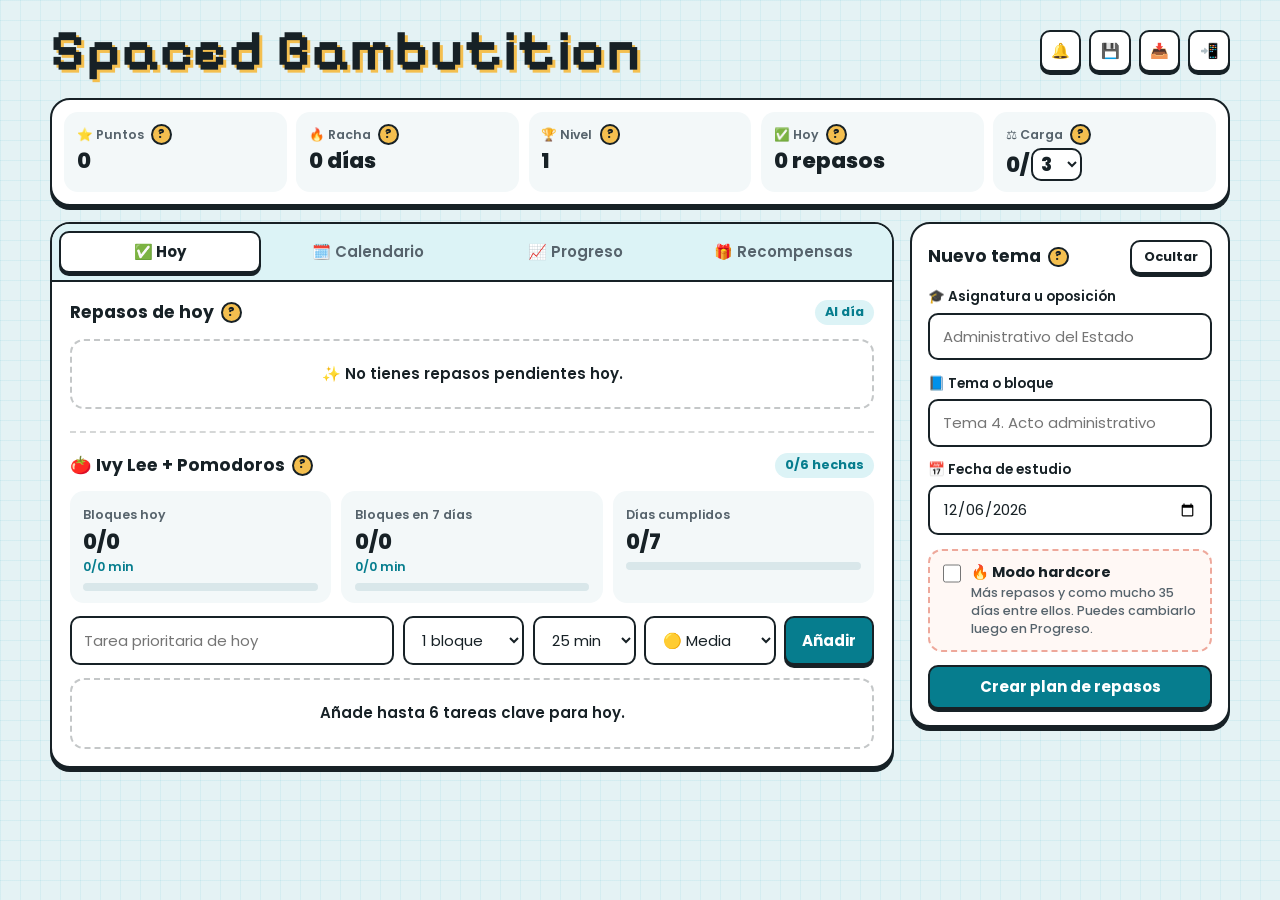
==== commit efd08024: "Quitar gamificación (personaje y monstruo); bloques en Ivy Lee Co-Authored-By: Claude Opus 5.5 <nore" ====
--- a/index.html
+++ b/index.html
@@ -44,64 +44,56 @@
     </header>
 
     <main class="app-shell">
-      <section class="hero-card" aria-label="Tu personaje">
-        <div class="hero-stage">
-          <div class="hero-sprite" id="heroSprite"></div>
-          <span class="hero-ground" aria-hidden="true"></span>
-        </div>
-        <div class="hero-info">
-          <p class="hero-class" id="heroClass">Aprendiz en taparrabos</p>
-          <p class="hero-level">
-            Nivel <strong id="levelStat">1</strong>
-            <span class="help-wrap">
-              <button class="help-btn" type="button" aria-label="Ayuda: nivel y personaje">?</button>
-              <span class="help-popover" role="tooltip">Subes de nivel cada 250 puntos de experiencia (XP). La XP es todo lo que has ganado y nunca baja, aunque gastes puntos en recompensas. Cada dos niveles tu personaje consigue equipo nuevo.</span>
-            </span>
-          </p>
-          <div class="xp-bar" aria-hidden="true"><span id="xpFill"></span></div>
-          <p class="hero-next" id="xpText">0 / 250 XP</p>
-        </div>
-        <div class="hero-stats">
-          <div class="stat">
-            <span class="stat-label label-row">
-              ⭐ Puntos
-              <span class="help-wrap">
-                <button class="help-btn" type="button" aria-label="Ayuda: puntos">?</button>
-                <span class="help-popover" role="tooltip">Suben al completar repasos, tareas y monstruos, y bajan si saltas repasos. Se gastan en recompensas.</span>
-              </span>
-            </span>
-            <strong id="pointsStat">0</strong>
-          </div>
-          <div class="stat">
-            <span class="stat-label label-row">
-              🔥 Racha
-              <span class="help-wrap">
-                <button class="help-btn" type="button" aria-label="Ayuda: racha">?</button>
-                <span class="help-popover" role="tooltip">Días seguidos completando al menos un repaso. Si pasa un día entero sin repasar, vuelve a 0.</span>
-              </span>
-            </span>
-            <strong id="streakStat">0 días</strong>
-          </div>
-          <div class="stat">
-            <span class="stat-label label-row">
-              ✅ Hoy
-              <span class="help-wrap">
-                <button class="help-btn" type="button" aria-label="Ayuda: hoy">?</button>
-                <span class="help-popover" role="tooltip">Repasos que toca resolver hoy o que están atrasados.</span>
-              </span>
-            </span>
-            <strong id="todayStat">0 repasos</strong>
-          </div>
-          <div class="stat">
-            <span class="stat-label label-row">
-              ⚖️ Carga
-              <span class="help-wrap">
-                <button class="help-btn" type="button" aria-label="Ayuda: carga">?</button>
-                <span class="help-popover" role="tooltip">Repasos programados hoy sobre tu máximo diario. Elige de 1 a 5 (recomendado: 3). La app reparte los repasos futuros moviéndolos solo unos días para no romper la curva, así que algún día puede pasarse un poco.</span>
-              </span>
-            </span>
-            <strong class="load-value"><span id="loadStat">0/</span><select id="dailyLimitSelect" aria-label="Máximo de repasos al día"></select></strong>
-          </div>
+      <section class="summary-band" aria-label="Resumen">
+        <div class="stat">
+          <span class="stat-label label-row">
+            ⭐ Puntos
+            <span class="help-wrap">
+              <button class="help-btn" type="button" aria-label="Ayuda: puntos">?</button>
+              <span class="help-popover" role="tooltip">Suben al completar repasos y tareas, y bajan si saltas repasos. Se gastan en recompensas.</span>
+            </span>
+          </span>
+          <strong id="pointsStat">0</strong>
+        </div>
+        <div class="stat">
+          <span class="stat-label label-row">
+            🔥 Racha
+            <span class="help-wrap">
+              <button class="help-btn" type="button" aria-label="Ayuda: racha">?</button>
+              <span class="help-popover" role="tooltip">Días seguidos completando al menos un repaso. Si pasa un día entero sin repasar, vuelve a 0.</span>
+            </span>
+          </span>
+          <strong id="streakStat">0 días</strong>
+        </div>
+        <div class="stat">
+          <span class="stat-label label-row">
+            🏆 Nivel
+            <span class="help-wrap">
+              <button class="help-btn" type="button" aria-label="Ayuda: nivel">?</button>
+              <span class="help-popover" role="tooltip">Sube cada 250 puntos ganados. Cuenta todo lo que has ganado, así que no baja aunque gastes puntos en recompensas.</span>
+            </span>
+          </span>
+          <strong id="levelStat">1</strong>
+        </div>
+        <div class="stat">
+          <span class="stat-label label-row">
+            ✅ Hoy
+            <span class="help-wrap">
+              <button class="help-btn" type="button" aria-label="Ayuda: hoy">?</button>
+              <span class="help-popover" role="tooltip">Repasos que toca resolver hoy o que están atrasados.</span>
+            </span>
+          </span>
+          <strong id="todayStat">0 repasos</strong>
+        </div>
+        <div class="stat">
+          <span class="stat-label label-row">
+            ⚖️ Carga
+            <span class="help-wrap">
+              <button class="help-btn" type="button" aria-label="Ayuda: carga">?</button>
+              <span class="help-popover" role="tooltip">Repasos programados hoy sobre tu máximo diario. Elige de 1 a 5 (recomendado: 3). La app reparte los repasos futuros moviéndolos solo unos días para no romper la curva, así que algún día puede pasarse un poco.</span>
+            </span>
+          </span>
+          <strong class="load-value"><span id="loadStat">0/</span><select id="dailyLimitSelect" aria-label="Máximo de repasos al día"></select></strong>
         </div>
       </section>
 
@@ -141,7 +133,7 @@
               <div id="ivyStats" class="ivy-stats" aria-label="Estadísticas de pomodoros"></div>
               <form id="ivyForm" class="ivy-form">
                 <input id="ivyTaskInput" required maxlength="90" placeholder="Tarea prioritaria de hoy" />
-                <input id="ivyPomodoroInput" required type="number" min="1" max="8" value="1" aria-label="Pomodoros" />
+                <select id="ivyPomodoroInput" aria-label="Bloques"><option value="1" selected>1 bloque</option><option value="2">2 bloques</option><option value="3">3 bloques</option><option value="4">4 bloques</option><option value="5">5 bloques</option><option value="6">6 bloques</option><option value="7">7 bloques</option><option value="8">8 bloques</option></select>
                 <select id="ivyDurationInput" aria-label="Minutos por pomodoro">
                   <option value="25" selected>25 min</option>
                   <option value="30">30 min</option>
@@ -158,19 +150,6 @@
               <div id="ivyList" class="ivy-list"></div>
             </section>
 
-            <section class="battle-section" aria-labelledby="battleTitle">
-              <div class="section-title">
-                <h2 id="battleTitle" class="label-row">
-                  ⚔️ Monstruo del día
-                  <span class="help-wrap">
-                    <button class="help-btn" type="button" aria-label="Ayuda: monstruo del día">?</button>
-                    <span class="help-popover" role="tooltip">Cada día aparece un monstruo. Es más fuerte cuantos más repasos, tareas y temas flojos tengas. Cada repaso o tarea Ivy Lee que completes hoy es un golpe. Si saltas un repaso, se cura y ese día escapa. Si lo derrotas, ganas puntos extra.</span>
-                  </span>
-                </h2>
-                <span id="battleStatus" class="count-pill">—</span>
-              </div>
-              <div id="battleArena" class="battle-arena"></div>
-            </section>
           </div>
 
           <div id="calendarView" class="view">
@@ -303,7 +282,6 @@
       </div>
     </template>
 
-    <script src="sprites.js"></script>
     <script src="app.js"></script>
   </body>
 </html>
--- a/styles.css
+++ b/styles.css
@@ -162,117 +162,18 @@
   margin: 0 auto 2.5rem;
 }
 
-/* ---------- Heroe ---------- */
-
-.hero-card {
-  display: grid;
-  grid-template-columns: 9.5rem minmax(0, 1fr) minmax(0, 1.35fr);
-  gap: 1.25rem;
-  align-items: center;
+/* ---------- Resumen ---------- */
+
+.summary-band {
+  display: grid;
+  grid-template-columns: repeat(5, minmax(0, 1fr));
+  gap: 0.6rem;
   margin-bottom: 1rem;
-  padding: 1rem;
+  padding: 0.75rem;
   border: 2px solid var(--line);
   border-radius: var(--radius-lg);
   background: var(--panel);
   box-shadow: var(--lift);
-}
-
-.hero-stage {
-  position: relative;
-  display: grid;
-  height: 9.5rem;
-  place-items: end center;
-  overflow: hidden;
-  border: 2px solid var(--line);
-  border-radius: var(--radius-md);
-  background:
-    radial-gradient(circle at 78% 22%, #fff6c9 0 9%, transparent 10%),
-    linear-gradient(#7fd7e3, #bfeef4 70%);
-}
-
-.hero-ground {
-  position: absolute;
-  right: 0;
-  bottom: 0;
-  left: 0;
-  height: 1.4rem;
-  border-top: 2px solid var(--line);
-  background:
-    repeating-linear-gradient(90deg, #5bb36a 0 8px, #4fa65a 8px 16px);
-}
-
-.hero-sprite {
-  position: relative;
-  z-index: 1;
-  width: 6.4rem;
-  margin-bottom: 1.05rem;
-}
-
-.sprite {
-  display: block;
-  width: 100%;
-  height: auto;
-  image-rendering: pixelated;
-}
-
-.hero-sprite.level-up {
-  animation: level-up 1.2s ease-out;
-}
-
-@keyframes level-up {
-  0% { transform: translateY(0) scale(1); filter: brightness(1); }
-  25% { transform: translateY(-14px) scale(1.08); filter: brightness(1.6) drop-shadow(0 0 10px #fff3b0); }
-  60% { transform: translateY(0) scale(1); filter: brightness(1.2); }
-  100% { transform: none; filter: none; }
-}
-
-.hero-class {
-  margin: 0;
-  color: var(--brand-dark);
-  font-size: 0.85rem;
-  font-weight: 700;
-}
-
-.hero-level {
-  display: flex;
-  align-items: center;
-  gap: 0.5rem;
-  margin: 0.1rem 0 0.55rem;
-  font-size: 1.05rem;
-  font-weight: 600;
-}
-
-.hero-level strong {
-  font-size: 2.1rem;
-  font-weight: 800;
-  line-height: 1;
-}
-
-.xp-bar {
-  height: 0.95rem;
-  overflow: hidden;
-  border: 2px solid var(--line);
-  border-radius: 999px;
-  background: var(--gold-soft);
-}
-
-.xp-bar span {
-  display: block;
-  height: 100%;
-  background: repeating-linear-gradient(90deg, var(--gold) 0 10px, #f7cd6b 10px 20px);
-  transition: width 0.6s ease;
-}
-
-.hero-next {
-  margin: 0.45rem 0 0;
-  color: var(--muted);
-  font-size: 0.8rem;
-}
-
-.hero-stats {
-  display: grid;
-  grid-template-columns: repeat(4, minmax(0, 1fr));
-  gap: 0.6rem;
 }
 
 .stat {
@@ -401,8 +302,7 @@
   font-size: 0.82rem;
 }
 
-.ivy-section,
-.battle-section {
+.ivy-section {
   margin-top: 1.4rem;
   padding-top: 1.2rem;
   border-top: 2px dashed rgba(23, 33, 38, 0.18);
@@ -446,6 +346,7 @@
 textarea,
 select {
   width: 100%;
+  min-width: 0;
   border: 2px solid var(--line);
   border-radius: var(--radius-sm);
   padding: 0.68rem 0.8rem;
@@ -603,13 +504,13 @@
   }
 }
 
-.hero-stats .help-popover,
+.summary-band .help-popover,
 .panel-head .help-popover {
   right: 0;
   left: auto;
 }
 
-.hero-stats .stat:first-child .help-popover {
+.summary-band .stat:first-child .help-popover {
   right: auto;
   left: 0;
 }
@@ -789,7 +690,7 @@
 
 .ivy-form {
   display: grid;
-  grid-template-columns: minmax(0, 1fr) 5.5rem 7rem 8.5rem auto;
+  grid-template-columns: minmax(0, 1fr) 7.6rem 6.4rem 8.2rem auto;
   gap: 0.55rem;
   margin-bottom: 0.8rem;
 }
@@ -840,147 +741,6 @@
   width: 1.15rem;
   height: 1.15rem;
   accent-color: var(--moss);
-}
-
-/* ---------- Monstruo del dia ---------- */
-
-.battle-arena {
-  display: grid;
-  grid-template-columns: minmax(0, 1.1fr) minmax(0, 1fr);
-  gap: 1rem;
-  align-items: center;
-}
-
-.arena-scene {
-  position: relative;
-  display: grid;
-  grid-template-columns: 1fr auto 1fr;
-  min-height: 9.5rem;
-  align-items: end;
-  gap: 0.5rem;
-  padding: 0 1rem 1.5rem;
-  overflow: hidden;
-  border: 2px solid var(--line);
-  border-radius: var(--radius-md);
-  background:
-    linear-gradient(transparent calc(100% - 1.45rem), #3f3a5c calc(100% - 1.45rem)),
-    linear-gradient(#2c3557, #5b4a86 75%, #8a5a8a);
-}
-
-.arena-scene::after {
-  content: "";
-  position: absolute;
-  right: 0;
-  bottom: 1.35rem;
-  left: 0;
-  height: 2px;
-  background: var(--line);
-}
-
-.arena-scene.is-calm {
-  grid-template-columns: auto 1fr;
-  align-items: center;
-  padding-bottom: 1.5rem;
-  background:
-    linear-gradient(transparent calc(100% - 1.45rem), #4fa65a calc(100% - 1.45rem)),
-    linear-gradient(#7fd7e3, #bfeef4 75%);
-}
-
-.arena-hero {
-  width: 5rem;
-  justify-self: start;
-}
-
-.arena-scene.is-calm .arena-hero {
-  align-self: end;
-}
-
-.arena-monster {
-  width: 5.6rem;
-  justify-self: end;
-  animation: monster-idle 1.6s steps(2) infinite;
-}
-
-@keyframes monster-idle {
-  50% { transform: translateY(-3px); }
-}
-
-.arena-vs {
-  align-self: center;
-  color: var(--gold);
-  font-family: "Pixelify Sans", Poppins, sans-serif;
-  font-size: 1.4rem;
-  font-weight: 700;
-  text-shadow: 2px 2px 0 var(--line);
-}
-
-.arena-calm {
-  margin: 0;
-  padding: 0.6rem 0.75rem;
-  border: 2px solid var(--line);
-  border-radius: var(--radius-sm);
-  background: #fff;
-  font-size: 0.85rem;
-  font-weight: 500;
-}
-
-.arena-scene.is-defeated .arena-monster {
-  animation: none;
-  filter: grayscale(1) brightness(0.85);
-  opacity: 0.6;
-  transform: scaleY(0.45);
-  transform-origin: bottom center;
-}
-
-.arena-scene.is-escaped .arena-monster {
-  opacity: 0.25;
-  animation: none;
-}
-
-.arena-info {
-  min-width: 0;
-}
-
-.arena-name-row {
-  display: flex;
-  flex-wrap: wrap;
-  align-items: baseline;
-  justify-content: space-between;
-  gap: 0.4rem;
-  margin-bottom: 0.45rem;
-}
-
-.monster-name {
-  margin: 0;
-  font-size: 1.05rem;
-  font-weight: 700;
-}
-
-.monster-rank {
-  color: var(--muted);
-  font-size: 0.78rem;
-  font-weight: 600;
-}
-
-.hp-bar {
-  height: 1rem;
-  overflow: hidden;
-  border: 2px solid var(--line);
-  border-radius: 999px;
-  background: #f1e3e0;
-}
-
-.hp-bar span {
-  display: block;
-  height: 100%;
-  background: repeating-linear-gradient(90deg, var(--ember) 0 10px, #e86a4f 10px 20px);
-  transition: width 0.5s ease;
-}
-
-.arena-message {
-  margin: 0.55rem 0 0;
-  color: var(--muted);
-  font-size: 0.85rem;
 }
 
 /* ---------- Calendario ---------- */
@@ -1478,31 +1238,6 @@
   justify-self: start;
 }
 
-/* ---------- Aviso ---------- */
-
-.toast {
-  position: fixed;
-  z-index: 60;
-  bottom: 1.2rem;
-  left: 50%;
-  max-width: calc(100% - 2rem);
-  padding: 0.75rem 1rem;
-  border: 2px solid var(--line);
-  border-radius: var(--radius-md);
-  background: var(--gold);
-  box-shadow: var(--lift);
-  font-weight: 700;
-  opacity: 0;
-  transform: translate(-50%, 1rem);
-  pointer-events: none;
-  transition: opacity 0.25s ease, transform 0.25s ease;
-}
-
-.toast.show {
-  opacity: 1;
-  transform: translate(-50%, 0);
-}
-
 @media (prefers-reduced-motion: reduce) {
   *,
   *::before,
@@ -1515,20 +1250,8 @@
 /* ---------- Responsive ---------- */
 
 @media (max-width: 980px) {
-  .hero-card {
-    grid-template-columns: 8rem minmax(0, 1fr);
-  }
-
-  .hero-stage {
-    height: 8rem;
-  }
-
-  .hero-sprite {
-    width: 5.4rem;
-  }
-
-  .hero-stats {
-    grid-column: 1 / -1;
+  .summary-band {
+    grid-template-columns: repeat(3, minmax(0, 1fr));
   }
 }
 
@@ -1546,21 +1269,13 @@
     grid-template-columns: 1fr;
   }
 
-  .hero-stats {
-    grid-template-columns: repeat(2, minmax(0, 1fr));
-  }
-
-  .battle-arena {
-    grid-template-columns: 1fr;
-  }
-
   .ivy-stats {
     grid-template-columns: repeat(3, minmax(0, 1fr));
   }
 
   .help-popover,
-  .hero-stats .help-popover,
-  .hero-stats .stat:first-child .help-popover,
+  .summary-band .help-popover,
+  .summary-band .stat:first-child .help-popover,
   .panel-head .help-popover {
     position: fixed;
     top: 50%;
@@ -1606,7 +1321,7 @@
   }
 
   .ivy-form {
-    grid-template-columns: 4.5rem minmax(0, 1fr) minmax(0, 1fr);
+    grid-template-columns: repeat(3, minmax(0, 1fr));
   }
 
   .ivy-form #ivyTaskInput,
@@ -1614,6 +1329,12 @@
     grid-column: 1 / -1;
   }
 
+  .ivy-form select {
+    padding-right: 0.25rem;
+    padding-left: 0.5rem;
+    font-size: 0.9rem;
+  }
+
   .review-actions > button {
     flex: 1;
   }
@@ -1641,27 +1362,13 @@
     height: 2.35rem;
   }
 
-  .hero-card {
-    grid-template-columns: 6.4rem minmax(0, 1fr);
-    gap: 0.85rem;
-    padding: 0.8rem;
-  }
-
-  .hero-stage {
-    height: 6.8rem;
-  }
-
-  .hero-sprite {
-    width: 4.4rem;
-    margin-bottom: 0.95rem;
-  }
-
-  .hero-level strong {
-    font-size: 1.7rem;
-  }
-
-  .hero-next {
-    font-size: 0.75rem;
+  .summary-band {
+    grid-template-columns: repeat(2, minmax(0, 1fr));
+    padding: 0.6rem;
+  }
+
+  .summary-band .stat:last-child {
+    grid-column: 1 / -1;
   }
 
   .stat strong {
@@ -1690,14 +1397,6 @@
     grid-template-columns: repeat(2, minmax(0, 1fr));
   }
 
-  .arena-hero {
-    width: 4.2rem;
-  }
-
-  .arena-monster {
-    width: 4.8rem;
-  }
-
   .calendar-items {
     margin-left: 0.6rem;
     padding-left: 0.8rem;
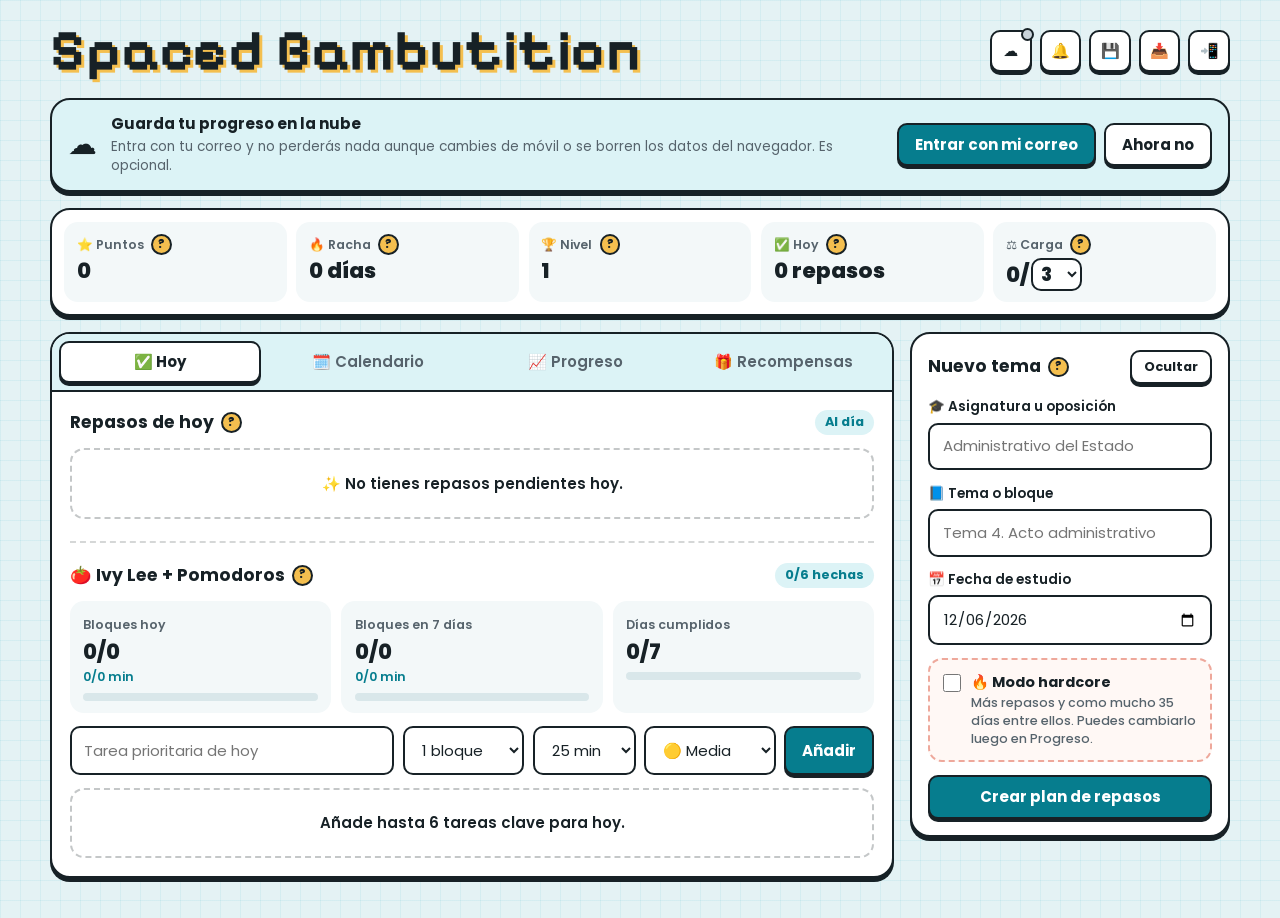
==== commit 9253d4e1: "Textos de la cuenta en primera persona Co-Authored-By: Claude Opus 5.5 <noreply@anthropic.com> Claud" ====
--- a/index.html
+++ b/index.html
@@ -20,6 +20,10 @@
     <header class="topbar">
       <h1>Spaced Bambutition</h1>
       <div class="top-actions">
+        <button class="icon-btn cloud-btn" id="cloudBtn" type="button" title="Tu cuenta y copia en la nube" aria-label="Tu cuenta y copia en la nube" hidden>
+          <span aria-hidden="true">☁️</span>
+          <span class="cloud-dot" id="cloudDot" aria-hidden="true"></span>
+        </button>
         <button class="icon-btn" id="notifyBtn" title="Activar notificaciones" aria-label="Activar notificaciones">
           <span aria-hidden="true">🔔</span>
         </button>
@@ -44,6 +48,17 @@
     </header>
 
     <main class="app-shell">
+      <section class="cloud-banner" id="cloudBanner" hidden>
+        <span class="cloud-banner-icon" aria-hidden="true">☁️</span>
+        <div class="cloud-banner-text">
+          <strong>Guarda tu progreso en la nube</strong>
+          <span>Entra con tu correo y no perderás nada aunque cambies de móvil o se borren los datos del navegador. Es opcional.</span>
+        </div>
+        <div class="cloud-banner-actions">
+          <button class="primary" id="cloudBannerBtn" type="button">Entrar con mi correo</button>
+          <button class="ghost" id="cloudBannerClose" type="button">Ahora no</button>
+        </div>
+      </section>
       <section class="summary-band" aria-label="Resumen">
         <div class="stat">
           <span class="stat-label label-row">
@@ -276,12 +291,92 @@
       </div>
     </dialog>
 
+    <dialog id="cloudDialog" class="cloud-dialog">
+      <div class="dialog-body">
+        <div class="dialog-head">
+          <div>
+            <p class="dialog-kicker">Tu cuenta</p>
+            <h2 id="cloudDialogTitle">Guarda tu progreso en la nube</h2>
+          </div>
+          <button type="button" class="icon-btn" id="closeCloudDialog" aria-label="Cerrar">✕</button>
+        </div>
+
+        <form id="cloudEmailForm" class="stack cloud-step">
+          <p class="cloud-copy">Te enviaremos un código a tu correo para entrar. No necesitas contraseña. Tus temas, notas y repasos se guardarán en la nube y podrás recuperarlos en cualquier dispositivo.</p>
+          <label class="field-label" for="cloudEmailInput">Correo electrónico</label>
+          <input id="cloudEmailInput" type="email" autocomplete="email" inputmode="email" required placeholder="tu@correo.com" />
+          <p class="cloud-privacy">Ojo: con tu cuenta podré ver tu progreso (temas, notas, comentarios y repasos), así que sabré si vas al día… y podré tirarte de las orejas si hace falta 😉. Si prefieres no crear cuenta, puedes seguir usando la app igual.</p>
+          <button class="primary" type="submit" id="cloudSendBtn">Enviarme el código</button>
+        </form>
+
+        <form id="cloudCodeForm" class="stack cloud-step" hidden>
+          <p class="cloud-copy">Hemos enviado un código a <strong id="cloudEmailEcho"></strong>. Puede tardar un minuto; mira también en spam.</p>
+          <label class="field-label" for="cloudCodeInput">Código</label>
+          <input id="cloudCodeInput" class="code-input" inputmode="numeric" autocomplete="one-time-code" pattern="[0-9]{6,8}" maxlength="8" required placeholder="123456" />
+          <button class="primary" type="submit" id="cloudVerifyBtn">Entrar</button>
+          <div class="cloud-links">
+            <button class="link-btn" type="button" id="cloudResendBtn">Reenviar código</button>
+            <button class="link-btn" type="button" id="cloudChangeEmailBtn">Cambiar correo</button>
+          </div>
+        </form>
+
+        <form id="cloudNameForm" class="stack cloud-step" hidden>
+          <p class="cloud-copy">¡Listo! Tu progreso ya se está guardando. ¿Cómo te llamas? Así sabré quién eres cuando lo revise.</p>
+          <label class="field-label" for="cloudNameInput">Tu nombre</label>
+          <input id="cloudNameInput" autocomplete="name" maxlength="60" placeholder="Nombre y apellido" />
+          <button class="primary" type="submit">Guardar nombre</button>
+          <button class="ghost" type="button" id="cloudSkipNameBtn">Ahora no</button>
+        </form>
+
+        <div id="cloudAccount" class="stack cloud-step" hidden>
+          <div class="cloud-account-card">
+            <span class="cloud-status-pill" id="cloudStatusPill">Guardado</span>
+            <p class="cloud-account-email" id="cloudAccountEmail"></p>
+            <p class="cloud-copy" id="cloudStatusText"></p>
+          </div>
+          <form id="cloudRenameForm" class="cloud-rename">
+            <label class="field-label" for="cloudRenameInput">Tu nombre (para que sepa quién eres)</label>
+            <div class="cloud-rename-row">
+              <input id="cloudRenameInput" maxlength="60" placeholder="Nombre y apellido" />
+              <button class="ghost" type="submit">Guardar</button>
+            </div>
+          </form>
+          <button class="primary" type="button" id="cloudSyncBtn">Sincronizar ahora</button>
+          <button class="ghost danger" type="button" id="cloudSignOutBtn">Cerrar sesión</button>
+          <p class="cloud-privacy">Al cerrar sesión tus datos siguen en este dispositivo y en la nube.</p>
+        </div>
+
+        <p class="cloud-error" id="cloudError" role="alert" hidden></p>
+      </div>
+    </dialog>
+
+    <dialog id="conflictDialog">
+      <div class="dialog-body">
+        <div>
+          <p class="dialog-kicker">Tienes datos en dos sitios</p>
+          <h2>¿Con qué datos te quedas?</h2>
+        </div>
+        <p class="cloud-copy">En este dispositivo hay datos distintos de los que tienes guardados en la nube. Elige cuáles quieres conservar; los otros se sustituirán.</p>
+        <div class="conflict-options">
+          <button type="button" class="conflict-option" id="conflictRemoteBtn">
+            <strong>☁️ Los de la nube</strong>
+            <span id="conflictRemoteText"></span>
+          </button>
+          <button type="button" class="conflict-option" id="conflictLocalBtn">
+            <strong>📱 Los de este dispositivo</strong>
+            <span id="conflictLocalText"></span>
+          </button>
+        </div>
+      </div>
+    </dialog>
+
     <template id="emptyStateTemplate">
       <div class="empty-state">
         <strong>✨ Todo en orden.</strong>
       </div>
     </template>
 
+    <script src="cloud.js"></script>
     <script src="app.js"></script>
   </body>
 </html>
--- a/styles.css
+++ b/styles.css
@@ -1402,3 +1402,200 @@
     padding-left: 0.8rem;
   }
 }
+
+/* ---------- Cuenta y nube ---------- */
+
+.cloud-btn {
+  position: relative;
+}
+
+.cloud-btn[hidden] {
+  display: none;
+}
+
+.cloud-dot {
+  position: absolute;
+  top: -4px;
+  right: -4px;
+  width: 0.8rem;
+  height: 0.8rem;
+  border: 2px solid var(--line);
+  border-radius: 999px;
+  background: #c9d3da;
+}
+
+.cloud-dot[data-tone="ok"] { background: var(--moss); }
+.cloud-dot[data-tone="pending"] { background: var(--gold); }
+.cloud-dot[data-tone="warn"] { background: var(--ember); }
+.cloud-dot[data-tone="off"] { background: #c9d3da; }
+
+.cloud-banner {
+  display: grid;
+  grid-template-columns: auto minmax(0, 1fr) auto;
+  align-items: center;
+  gap: 0.9rem;
+  margin-bottom: 1rem;
+  padding: 0.85rem 1rem;
+  border: 2px solid var(--line);
+  border-radius: var(--radius-lg);
+  background: var(--brand-soft);
+  box-shadow: var(--lift);
+}
+
+.cloud-banner[hidden] {
+  display: none;
+}
+
+.cloud-banner-icon {
+  font-size: 1.8rem;
+}
+
+.cloud-banner-text {
+  display: grid;
+  gap: 0.1rem;
+  min-width: 0;
+}
+
+.cloud-banner-text span {
+  color: var(--muted);
+  font-size: 0.85rem;
+}
+
+.cloud-banner-actions {
+  display: flex;
+  flex-wrap: wrap;
+  gap: 0.5rem;
+}
+
+.cloud-step[hidden] {
+  display: none;
+}
+
+.cloud-copy {
+  margin: 0;
+  color: var(--ink);
+  font-size: 0.9rem;
+  font-weight: 400;
+}
+
+.cloud-privacy {
+  margin: 0;
+  color: var(--muted);
+  font-size: 0.8rem;
+  font-weight: 400;
+}
+
+.code-input {
+  font-size: 1.6rem;
+  font-weight: 800;
+  letter-spacing: 0.35em;
+  text-align: center;
+  font-variant-numeric: tabular-nums;
+}
+
+.cloud-links {
+  display: flex;
+  flex-wrap: wrap;
+  justify-content: space-between;
+  gap: 0.5rem;
+}
+
+.link-btn {
+  padding: 0.2rem 0;
+  border: 0;
+  color: var(--brand-dark);
+  background: none;
+  font-size: 0.85rem;
+  font-weight: 600;
+  text-decoration: underline;
+  text-underline-offset: 3px;
+}
+
+.cloud-error {
+  margin: 0;
+  padding: 0.6rem 0.75rem;
+  border-radius: var(--radius-sm);
+  background: var(--gold-soft);
+  font-size: 0.85rem;
+  font-weight: 600;
+}
+
+.cloud-error[hidden] {
+  display: none;
+}
+
+.cloud-account-card {
+  display: grid;
+  gap: 0.3rem;
+  padding: 0.85rem;
+  border-radius: var(--radius-md);
+  background: var(--soft);
+}
+
+.cloud-account-email {
+  margin: 0;
+  font-weight: 700;
+  overflow-wrap: anywhere;
+}
+
+.cloud-status-pill {
+  width: fit-content;
+  padding: 0.15rem 0.6rem;
+  border-radius: 999px;
+  background: #e6ecef;
+  font-size: 0.75rem;
+  font-weight: 700;
+}
+
+.cloud-status-pill[data-tone="ok"] { color: #1f6e42; background: var(--moss-soft); }
+.cloud-status-pill[data-tone="pending"] { color: #7a5a00; background: var(--gold-soft); }
+.cloud-status-pill[data-tone="warn"] { color: #a3301c; background: var(--ember-soft); }
+
+.cloud-rename {
+  gap: 0.35rem;
+}
+
+.cloud-rename-row {
+  display: flex;
+  gap: 0.5rem;
+}
+
+.conflict-options {
+  display: grid;
+  gap: 0.6rem;
+}
+
+.conflict-option {
+  display: grid;
+  gap: 0.25rem;
+  padding: 0.85rem 0.95rem;
+  border: 2px solid var(--line);
+  border-radius: var(--radius-md);
+  color: var(--ink);
+  background: #fff;
+  box-shadow: 0 3px 0 var(--line);
+  text-align: left;
+}
+
+.conflict-option span {
+  color: var(--muted);
+  font-size: 0.82rem;
+}
+
+.conflict-option:hover {
+  background: var(--brand-soft);
+}
+
+@media (max-width: 820px) {
+  .cloud-banner {
+    grid-template-columns: auto minmax(0, 1fr);
+  }
+
+  .cloud-banner-actions {
+    grid-column: 1 / -1;
+  }
+
+  .cloud-banner-actions .primary {
+    flex: 1;
+  }
+}
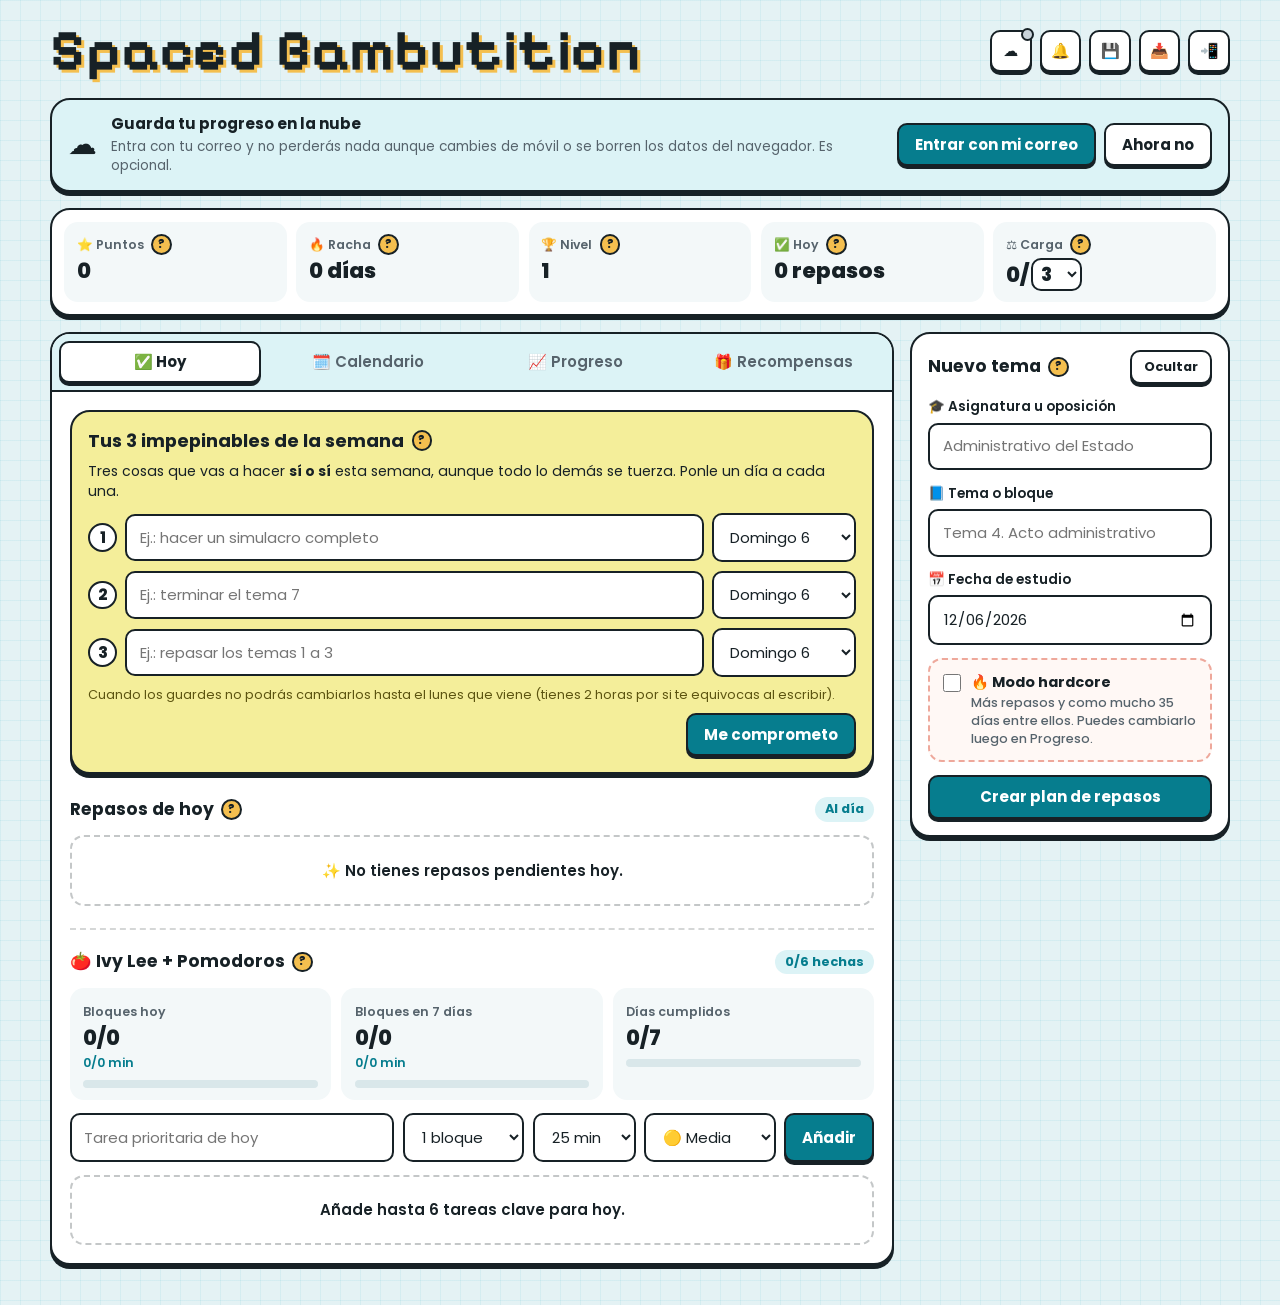
==== commit 26bcef4c: "Impepinables semanales (app y panel) y arreglo del aviso de la nube que reaparecía Co-Authored-By: C" ====
--- a/index.html
+++ b/index.html
@@ -122,6 +122,8 @@
           </nav>
 
           <div id="todayView" class="view active">
+            <section class="impe-box" id="impeBox" aria-labelledby="impeTitle"></section>
+
             <div class="section-title">
               <h2 class="label-row">
                 Repasos de hoy
--- a/styles.css
+++ b/styles.css
@@ -1599,3 +1599,240 @@
     flex: 1;
   }
 }
+
+/* ---------- Impepinables de la semana ---------- */
+
+:root {
+  --impe: #F4EE9A;
+  --impe-deep: #8a7a00;
+}
+
+.impe-box {
+  display: grid;
+  gap: 0.7rem;
+  margin-bottom: 1.4rem;
+  padding: 1rem 1.05rem;
+  border: 2px solid var(--line);
+  border-radius: var(--radius-lg);
+  background: var(--impe);
+  box-shadow: var(--lift);
+}
+
+.impe-box:empty {
+  display: none;
+}
+
+.impe-head {
+  display: flex;
+  align-items: center;
+  justify-content: space-between;
+  gap: 0.75rem;
+}
+
+.impe-head h2 {
+  font-size: 1.12rem;
+}
+
+.impe-count {
+  padding: 0.15rem 0.7rem;
+  border: 2px solid var(--line);
+  border-radius: 999px;
+  background: #fff;
+  font-weight: 800;
+  font-variant-numeric: tabular-nums;
+}
+
+.impe-copy {
+  margin: -0.25rem 0 0;
+  font-size: 0.88rem;
+}
+
+.impe-list {
+  display: grid;
+  gap: 0.45rem;
+  margin: 0;
+  padding: 0;
+  list-style: none;
+}
+
+.impe-item {
+  display: flex;
+  align-items: center;
+  justify-content: space-between;
+  gap: 0.6rem;
+  padding: 0.6rem 0.75rem;
+  border: 2px solid var(--line);
+  border-radius: var(--radius-md);
+  background: #fffdf0;
+}
+
+.impe-item.is-today {
+  background: #fff;
+  box-shadow: 0 3px 0 var(--line);
+}
+
+.impe-item.is-done {
+  background: rgba(255, 255, 255, 0.55);
+}
+
+.impe-item.is-done .impe-text {
+  color: var(--muted);
+  text-decoration: line-through;
+  text-decoration-thickness: 2px;
+}
+
+.impe-check {
+  display: flex;
+  min-width: 0;
+  align-items: center;
+  gap: 0.6rem;
+  color: var(--ink);
+  font-size: 0.95rem;
+  font-weight: 600;
+  cursor: pointer;
+}
+
+.impe-check input {
+  flex: 0 0 auto;
+  width: 1.3rem;
+  height: 1.3rem;
+  accent-color: var(--moss);
+}
+
+.impe-text {
+  margin: 0;
+  overflow-wrap: anywhere;
+}
+
+.impe-text small {
+  color: var(--muted);
+  font-weight: 500;
+}
+
+.impe-chip {
+  flex: 0 0 auto;
+  padding: 0.15rem 0.6rem;
+  border-radius: 999px;
+  background: rgba(23, 33, 38, 0.08);
+  font-size: 0.75rem;
+  font-weight: 700;
+  white-space: nowrap;
+}
+
+.impe-chip.is-today {
+  color: #fff;
+  background: var(--ink);
+}
+
+.impe-chip.is-late {
+  color: #a3301c;
+  background: var(--ember-soft);
+}
+
+.impe-chip.is-done {
+  color: #1f6e42;
+  background: var(--moss-soft);
+}
+
+.impe-celebrate {
+  margin: 0;
+  font-weight: 700;
+}
+
+.impe-edit {
+  justify-self: start;
+  color: var(--ink);
+}
+
+.impe-form,
+.impe-review {
+  display: grid;
+  gap: 0.55rem;
+}
+
+.impe-form-row {
+  display: grid;
+  grid-template-columns: auto minmax(0, 1fr) 9rem;
+  align-items: center;
+  gap: 0.5rem;
+}
+
+.impe-num {
+  display: grid;
+  width: 1.8rem;
+  height: 1.8rem;
+  place-items: center;
+  border: 2px solid var(--line);
+  border-radius: 999px;
+  background: #fff;
+  font-weight: 800;
+}
+
+.impe-note {
+  margin: 0;
+  color: #5c5410;
+  font-size: 0.8rem;
+}
+
+.impe-note:empty {
+  display: none;
+}
+
+.impe-actions {
+  display: flex;
+  justify-content: flex-end;
+  gap: 0.5rem;
+}
+
+.impe-review-item {
+  display: grid;
+  gap: 0.45rem;
+  padding: 0.65rem 0.75rem;
+  border: 2px solid var(--line);
+  border-radius: var(--radius-md);
+  background: #fffdf0;
+}
+
+.impe-review-item .impe-text {
+  font-weight: 600;
+}
+
+.impe-review-item .impe-chip {
+  justify-self: start;
+}
+
+.impe-choice {
+  display: flex;
+  flex-wrap: wrap;
+  gap: 0.45rem;
+}
+
+.impe-choice .ghost {
+  min-height: 2.3rem;
+  padding: 0.35rem 0.8rem;
+  font-size: 0.85rem;
+}
+
+.impe-choice .ghost.is-selected {
+  color: #fff;
+  background: var(--ink);
+}
+
+@media (max-width: 480px) {
+  .impe-form-row {
+    grid-template-columns: auto minmax(0, 1fr);
+  }
+
+  .impe-form-row select {
+    grid-column: 2;
+  }
+
+  .impe-item {
+    align-items: flex-start;
+    flex-direction: column;
+  }
+
+  .impe-item .impe-chip {
+    margin-left: 1.9rem;
+  }
+}
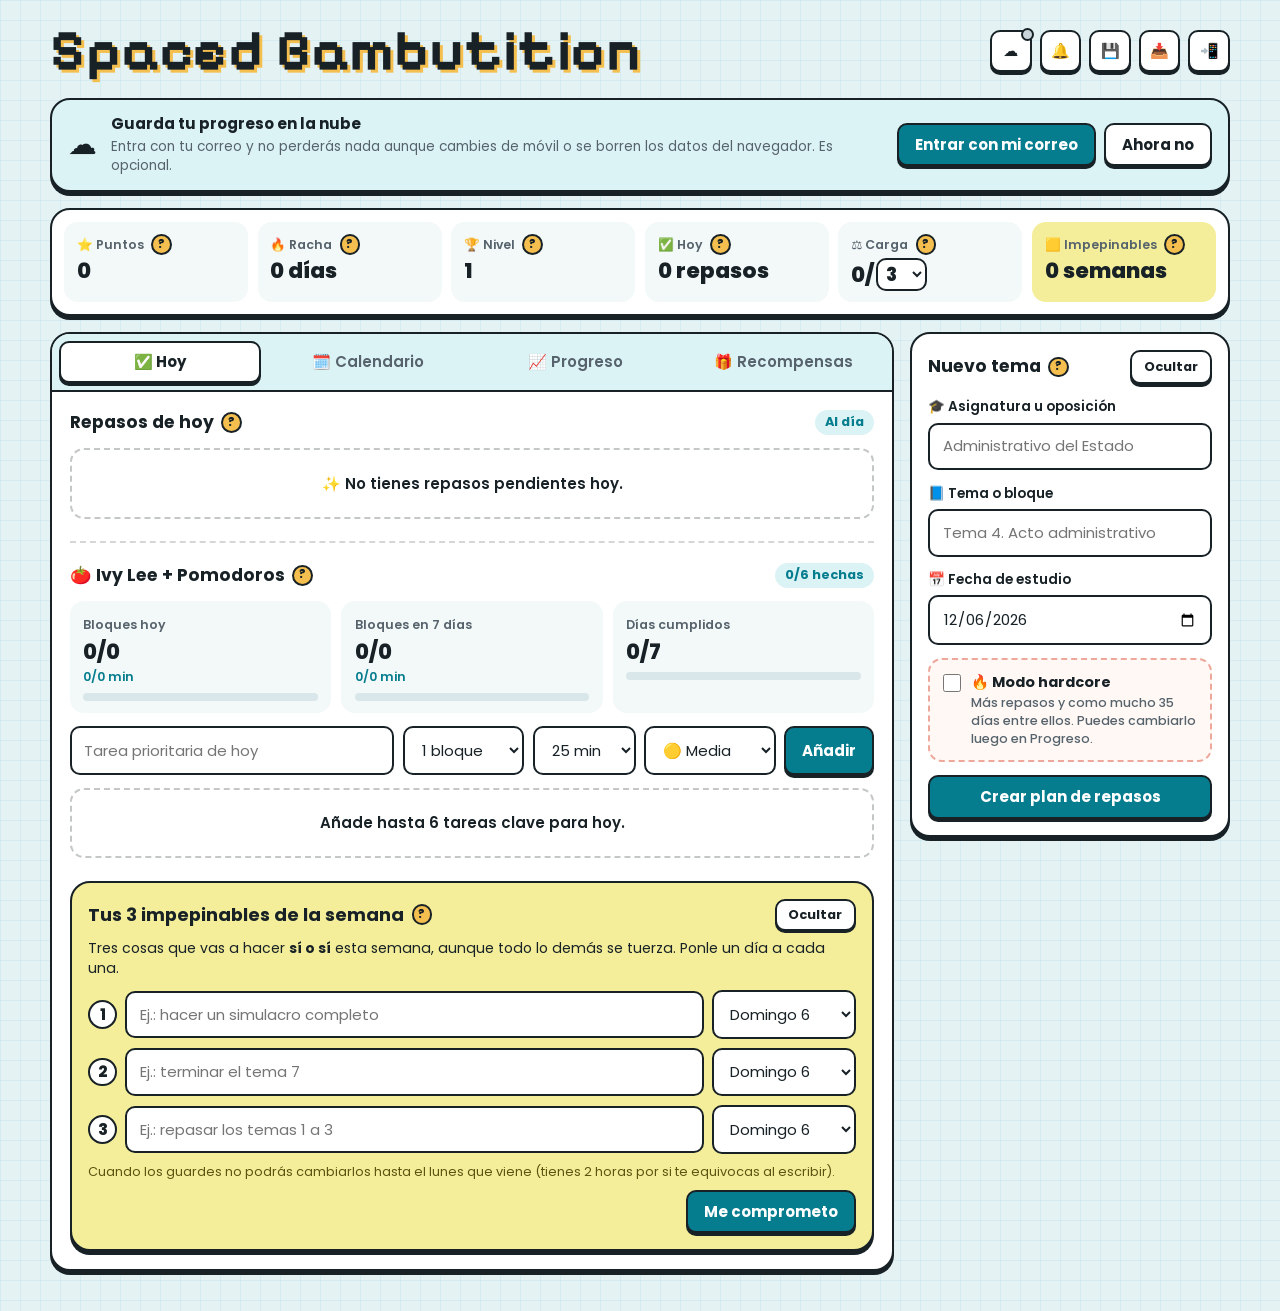
==== commit 4526a981: "Impepinables: contador en el resumen y caja plegable bajo Ivy Lee Co-Authored-By: Claude Opus 5.5 <n" ====
--- a/index.html
+++ b/index.html
@@ -110,6 +110,16 @@
           </span>
           <strong class="load-value"><span id="loadStat">0/</span><select id="dailyLimitSelect" aria-label="Máximo de repasos al día"></select></strong>
         </div>
+        <div class="stat stat-impe">
+          <span class="stat-label label-row">
+            🟨 Impepinables
+            <span class="help-wrap">
+              <button class="help-btn" type="button" aria-label="Ayuda: semanas impepinables">?</button>
+              <span class="help-popover" role="tooltip">Semanas seguidas cumpliendo tus 3 impepinables. Si una semana no cumples los 3, vuelve a 0.</span>
+            </span>
+          </span>
+          <strong id="impeStreakStat">0 semanas</strong>
+        </div>
       </section>
 
       <section class="workspace">
@@ -122,8 +132,6 @@
           </nav>
 
           <div id="todayView" class="view active">
-            <section class="impe-box" id="impeBox" aria-labelledby="impeTitle"></section>
-
             <div class="section-title">
               <h2 class="label-row">
                 Repasos de hoy
@@ -167,6 +175,7 @@
               <div id="ivyList" class="ivy-list"></div>
             </section>
 
+            <section class="impe-box" id="impeBox" aria-labelledby="impeTitle"></section>
           </div>
 
           <div id="calendarView" class="view">
--- a/styles.css
+++ b/styles.css
@@ -166,7 +166,7 @@
 
 .summary-band {
   display: grid;
-  grid-template-columns: repeat(5, minmax(0, 1fr));
+  grid-template-columns: repeat(6, minmax(0, 1fr));
   gap: 0.6rem;
   margin-bottom: 1rem;
   padding: 0.75rem;
@@ -1367,10 +1367,6 @@
     padding: 0.6rem;
   }
 
-  .summary-band .stat:last-child {
-    grid-column: 1 / -1;
-  }
-
   .stat strong {
     font-size: 1.15rem;
   }
@@ -1836,3 +1832,55 @@
     margin-left: 1.9rem;
   }
 }
+
+/* Ajustes impepinables: contador en el resumen, caja plegable bajo Ivy Lee */
+
+.stat.stat-impe {
+  background: var(--impe);
+}
+
+.ivy-section + .impe-box {
+  margin-top: 1.4rem;
+  margin-bottom: 0;
+}
+
+.impe-head-actions {
+  display: flex;
+  flex: 0 0 auto;
+  align-items: center;
+  gap: 0.5rem;
+}
+
+.impe-toggle {
+  min-height: 2rem;
+  padding: 0.2rem 0.7rem;
+  font-size: 0.8rem;
+  box-shadow: 0 2px 0 var(--line);
+}
+
+.impe-box.is-collapsed {
+  padding: 0.7rem 1rem;
+  box-shadow: var(--lift-soft);
+}
+
+.impe-box.is-collapsed h2 {
+  font-size: 1rem;
+}
+
+.impe-status {
+  font-size: 0.82rem;
+  font-weight: 600;
+}
+
+.impe-box.needs-action .impe-status {
+  padding: 0.1rem 0.55rem;
+  border-radius: 999px;
+  color: #fff;
+  background: var(--ink);
+}
+
+@media (max-width: 480px) {
+  .impe-box.is-collapsed .impe-head {
+    flex-wrap: wrap;
+  }
+}
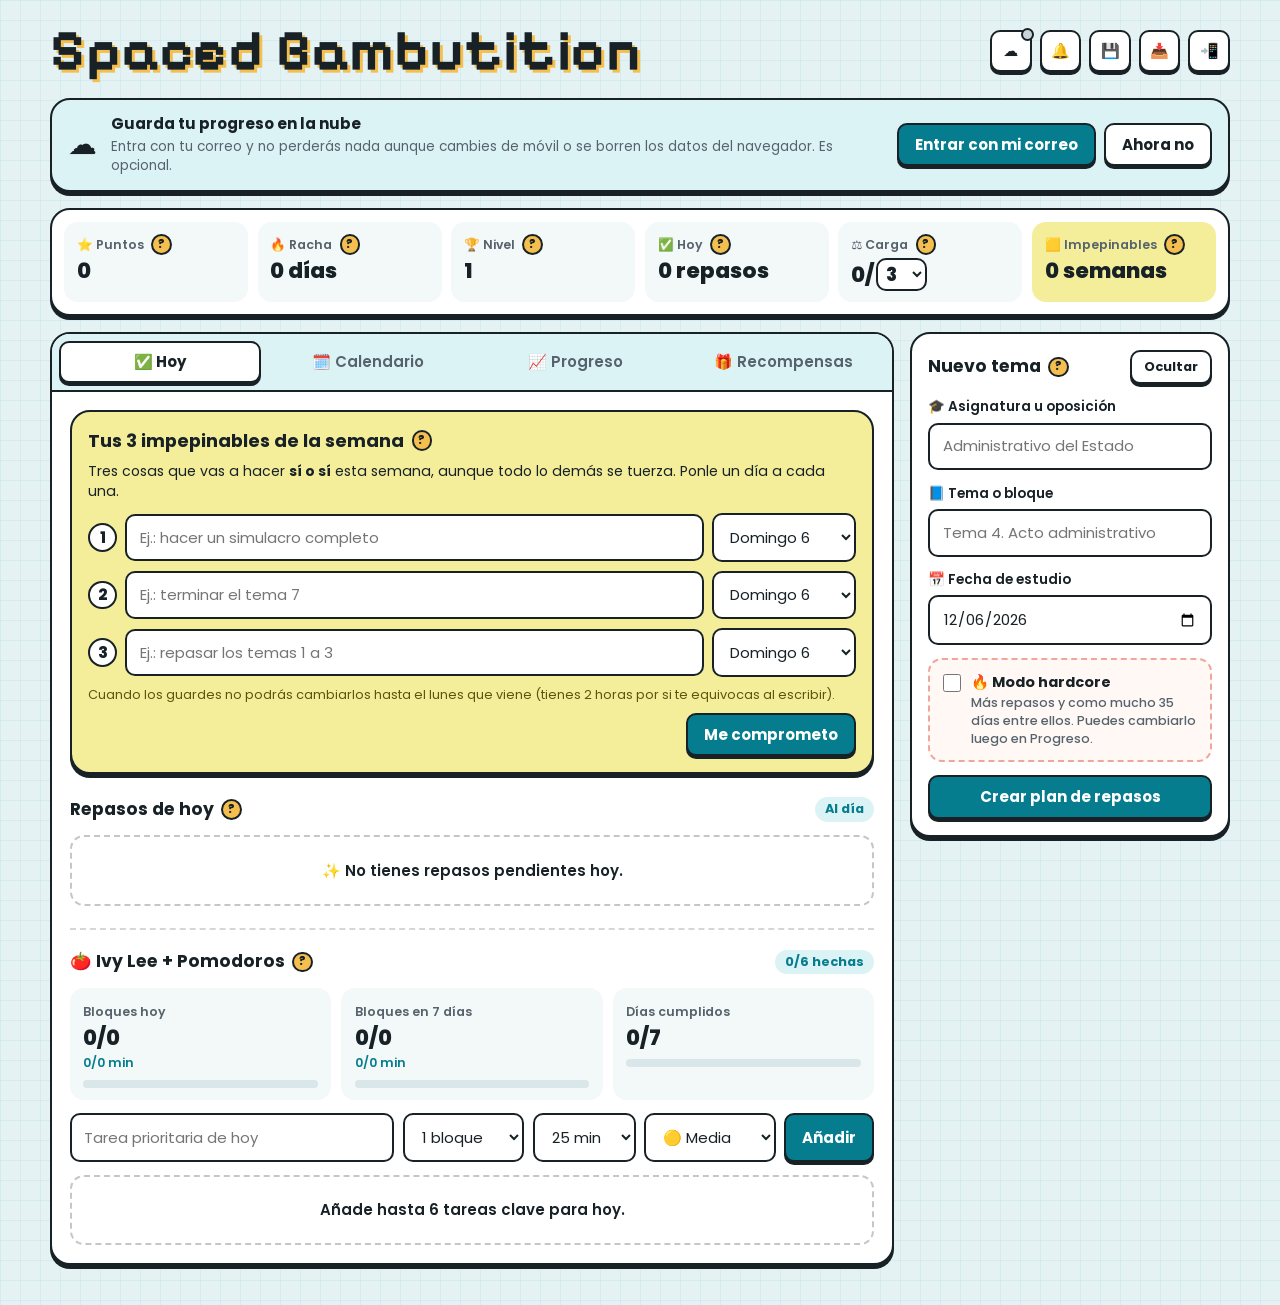
==== commit f66edda2: "Impepinables arriba solo cuando falta ponerlos o cerrar la semana; separación fija; archivos version" ====
--- a/index.html
+++ b/index.html
@@ -14,7 +14,7 @@
     <link rel="preconnect" href="https://fonts.googleapis.com" />
     <link rel="preconnect" href="https://fonts.gstatic.com" crossorigin />
     <link href="https://fonts.googleapis.com/css2?family=Pixelify+Sans:wght@600;700&family=Poppins:wght@400;500;600;700;800&display=swap" rel="stylesheet" />
-    <link rel="stylesheet" href="styles.css" />
+    <link rel="stylesheet" href="styles.css?v=15" />
   </head>
   <body>
     <header class="topbar">
@@ -387,7 +387,7 @@
       </div>
     </template>
 
-    <script src="cloud.js"></script>
-    <script src="app.js"></script>
+    <script src="cloud.js?v=15"></script>
+    <script src="app.js?v=15"></script>
   </body>
 </html>
--- a/styles.css
+++ b/styles.css
@@ -1839,8 +1839,8 @@
   background: var(--impe);
 }
 
-.ivy-section + .impe-box {
-  margin-top: 1.4rem;
+.impe-box:not(.is-on-top) {
+  margin-top: 1.6rem;
   margin-bottom: 0;
 }
 
@@ -1884,3 +1884,8 @@
     flex-wrap: wrap;
   }
 }
+
+.impe-box.is-on-top {
+  margin-top: 0;
+  margin-bottom: 1.4rem;
+}
